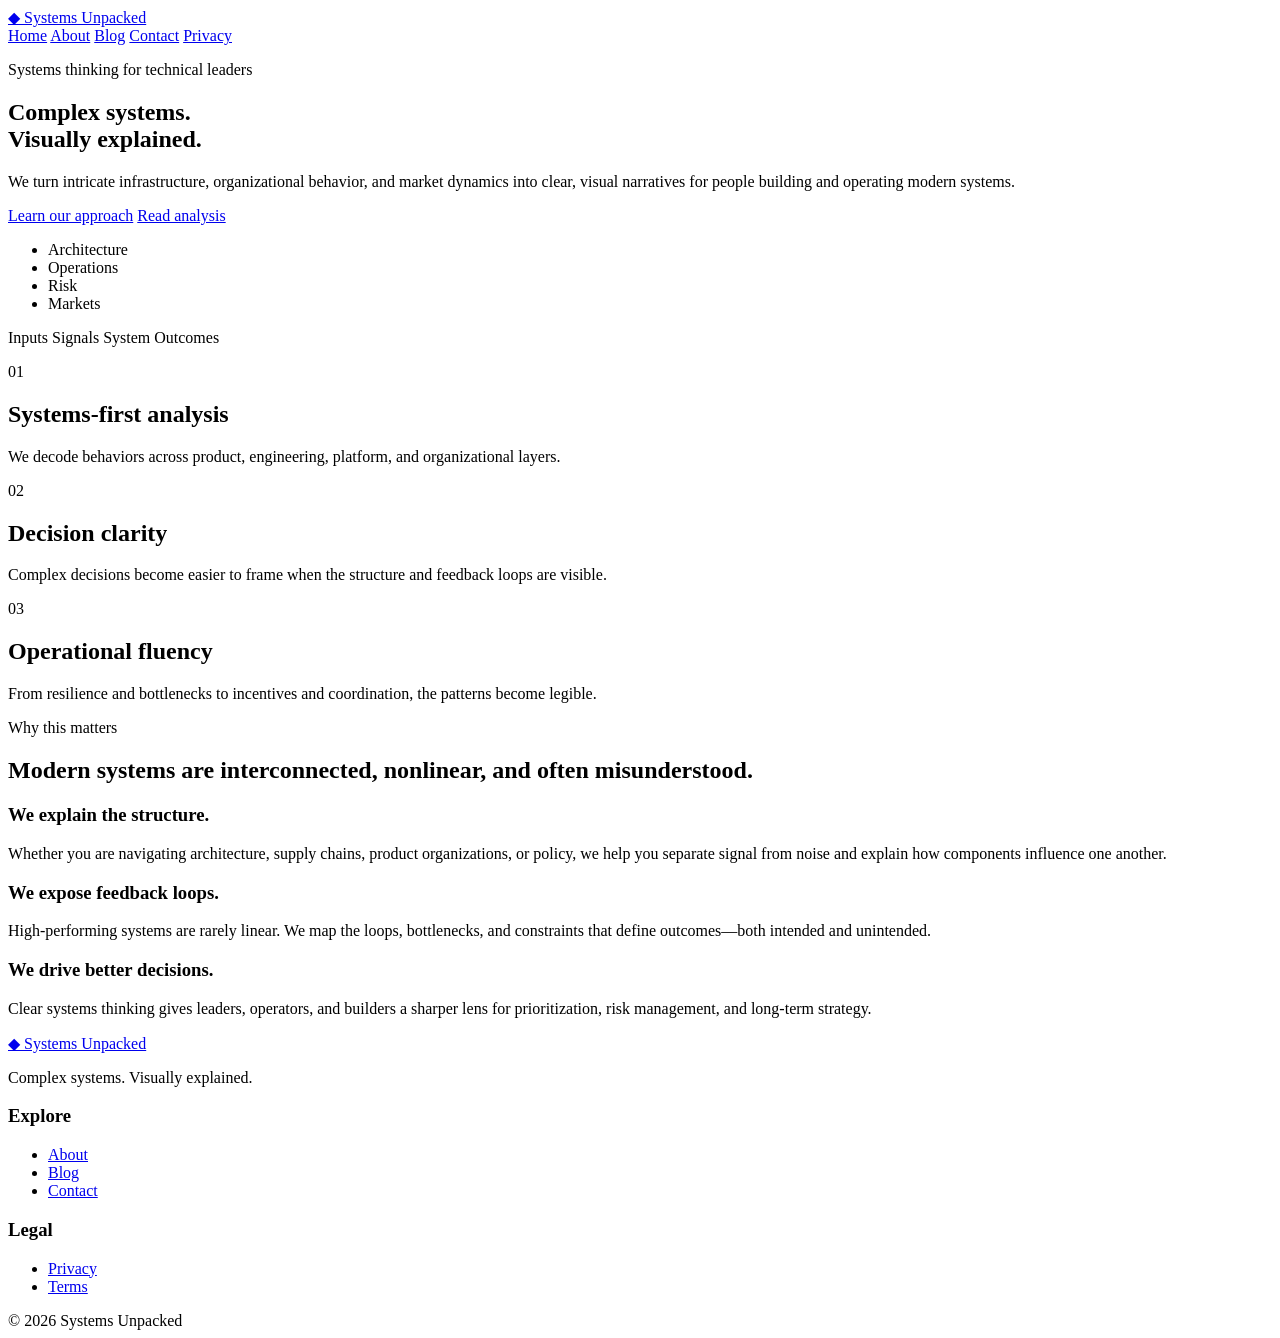
==== about/index.html @ e7a0ed91 "Refine brand direction to a dark technical aesthetic with the Systems Unpacked tagline and multipage" ====
<!DOCTYPE html>
<html lang="en">
  <head>
    <meta charset="UTF-8" />
    <meta name="viewport" content="width=device-width, initial-scale=1.0" />
    <meta name="description" content="Complex systems. Visually explained. Systems Unpacked helps technical audiences understand how modern systems work, interact, and fail." />
    <meta name="keywords" content="systems, architecture, complexity, engineering, systems thinking, technical analysis" />
    <meta name="author" content="Systems Unpacked" />
    <meta name="robots" content="index, follow" />
    <meta property="og:type" content="website" />
    <meta property="og:title" content="Systems Unpacked" />
    <meta property="og:description" content="Complex systems. Visually explained." />
    <meta property="og:url" content="https://systems-unpacked.com/" />
    <meta property="twitter:card" content="summary_large_image" />
    <meta property="twitter:title" content="Systems Unpacked" />
    <meta property="twitter:description" content="Complex systems. Visually explained." />
    <link rel="canonical" href="https://systems-unpacked.com/" />
    <title>Systems Unpacked | Complex systems. Visually explained.</title>
    <link rel="stylesheet" href="assets/styles.css" />
  </head>
  <body>
    <div class="page-shell">
      <header class="topbar">
        <nav class="nav container" aria-label="Main navigation">
          <a class="brand" href="/" aria-label="Systems Unpacked home">
            <span class="brand-mark">◆</span>
            <span>Systems Unpacked</span>
          </a>
          <div class="nav-links">
            <a href="/" class="active">Home</a>
            <a href="about/">About</a>
            <a href="blog/">Blog</a>
            <a href="contact/">Contact</a>
            <a href="privacy/">Privacy</a>
          </div>
        </nav>
      </header>

      <main>
        <section class="hero container">
          <div class="hero-copy">
            <p class="eyebrow">Systems thinking for technical leaders</p>
            <h1>Complex systems.<br />Visually explained.</h1>
            <p class="lede">
              We turn intricate infrastructure, organizational behavior, and market dynamics into clear, visual narratives for people building and operating modern systems.
            </p>
            <div class="hero-actions">
              <a class="button button-primary" href="about/">Learn our approach</a>
              <a class="button button-secondary" href="blog/">Read analysis</a>
            </div>
            <ul class="trust-list" aria-label="Key topics">
              <li>Architecture</li>
              <li>Operations</li>
              <li>Risk</li>
              <li>Markets</li>
            </ul>
          </div>

          <div class="hero-visual" aria-hidden="true">
            <div class="diagram">
              <span class="node node-a">Inputs</span>
              <span class="node node-b">Signals</span>
              <span class="node node-c">System</span>
              <span class="node node-d">Outcomes</span>
              <span class="line line-1"></span>
              <span class="line line-2"></span>
              <span class="line line-3"></span>
              <span class="line line-4"></span>
            </div>
          </div>
        </section>

        <section class="feature-band">
          <div class="container feature-grid">
            <article class="feature-card">
              <p class="feature-kicker">01</p>
              <h2>Systems-first analysis</h2>
              <p>We decode behaviors across product, engineering, platform, and organizational layers.</p>
            </article>
            <article class="feature-card">
              <p class="feature-kicker">02</p>
              <h2>Decision clarity</h2>
              <p>Complex decisions become easier to frame when the structure and feedback loops are visible.</p>
            </article>
            <article class="feature-card">
              <p class="feature-kicker">03</p>
              <h2>Operational fluency</h2>
              <p>From resilience and bottlenecks to incentives and coordination, the patterns become legible.</p>
            </article>
          </div>
        </section>

        <section class="section container">
          <div class="section-header">
            <p class="eyebrow">Why this matters</p>
            <h2>Modern systems are interconnected, nonlinear, and often misunderstood.</h2>
          </div>

          <div class="story-grid">
            <div class="story-panel">
              <h3>We explain the structure.</h3>
              <p>Whether you are navigating architecture, supply chains, product organizations, or policy, we help you separate signal from noise and explain how components influence one another.</p>
            </div>
            <div class="story-panel">
              <h3>We expose feedback loops.</h3>
              <p>High-performing systems are rarely linear. We map the loops, bottlenecks, and constraints that define outcomes—both intended and unintended.</p>
            </div>
            <div class="story-panel">
              <h3>We drive better decisions.</h3>
              <p>Clear systems thinking gives leaders, operators, and builders a sharper lens for prioritization, risk management, and long-term strategy.</p>
            </div>
          </div>
        </section>
      </main>

      <footer class="site-footer">
        <div class="container footer-grid">
          <div>
            <a class="brand footer-brand" href="/">
              <span class="brand-mark">◆</span>
              <span>Systems Unpacked</span>
            </a>
            <p class="footer-copy">Complex systems. Visually explained.</p>
          </div>
          <div>
            <h3>Explore</h3>
            <ul>
              <li><a href="about/">About</a></li>
              <li><a href="blog/">Blog</a></li>
              <li><a href="contact/">Contact</a></li>
            </ul>
          </div>
          <div>
            <h3>Legal</h3>
            <ul>
              <li><a href="privacy/">Privacy</a></li>
              <li><a href="terms/">Terms</a></li>
            </ul>
          </div>
        </div>
        <div class="container footer-bottom">
          <span>© 2026 Systems Unpacked</span>
        </div>
      </footer>
    </div>
  </body>
</html>
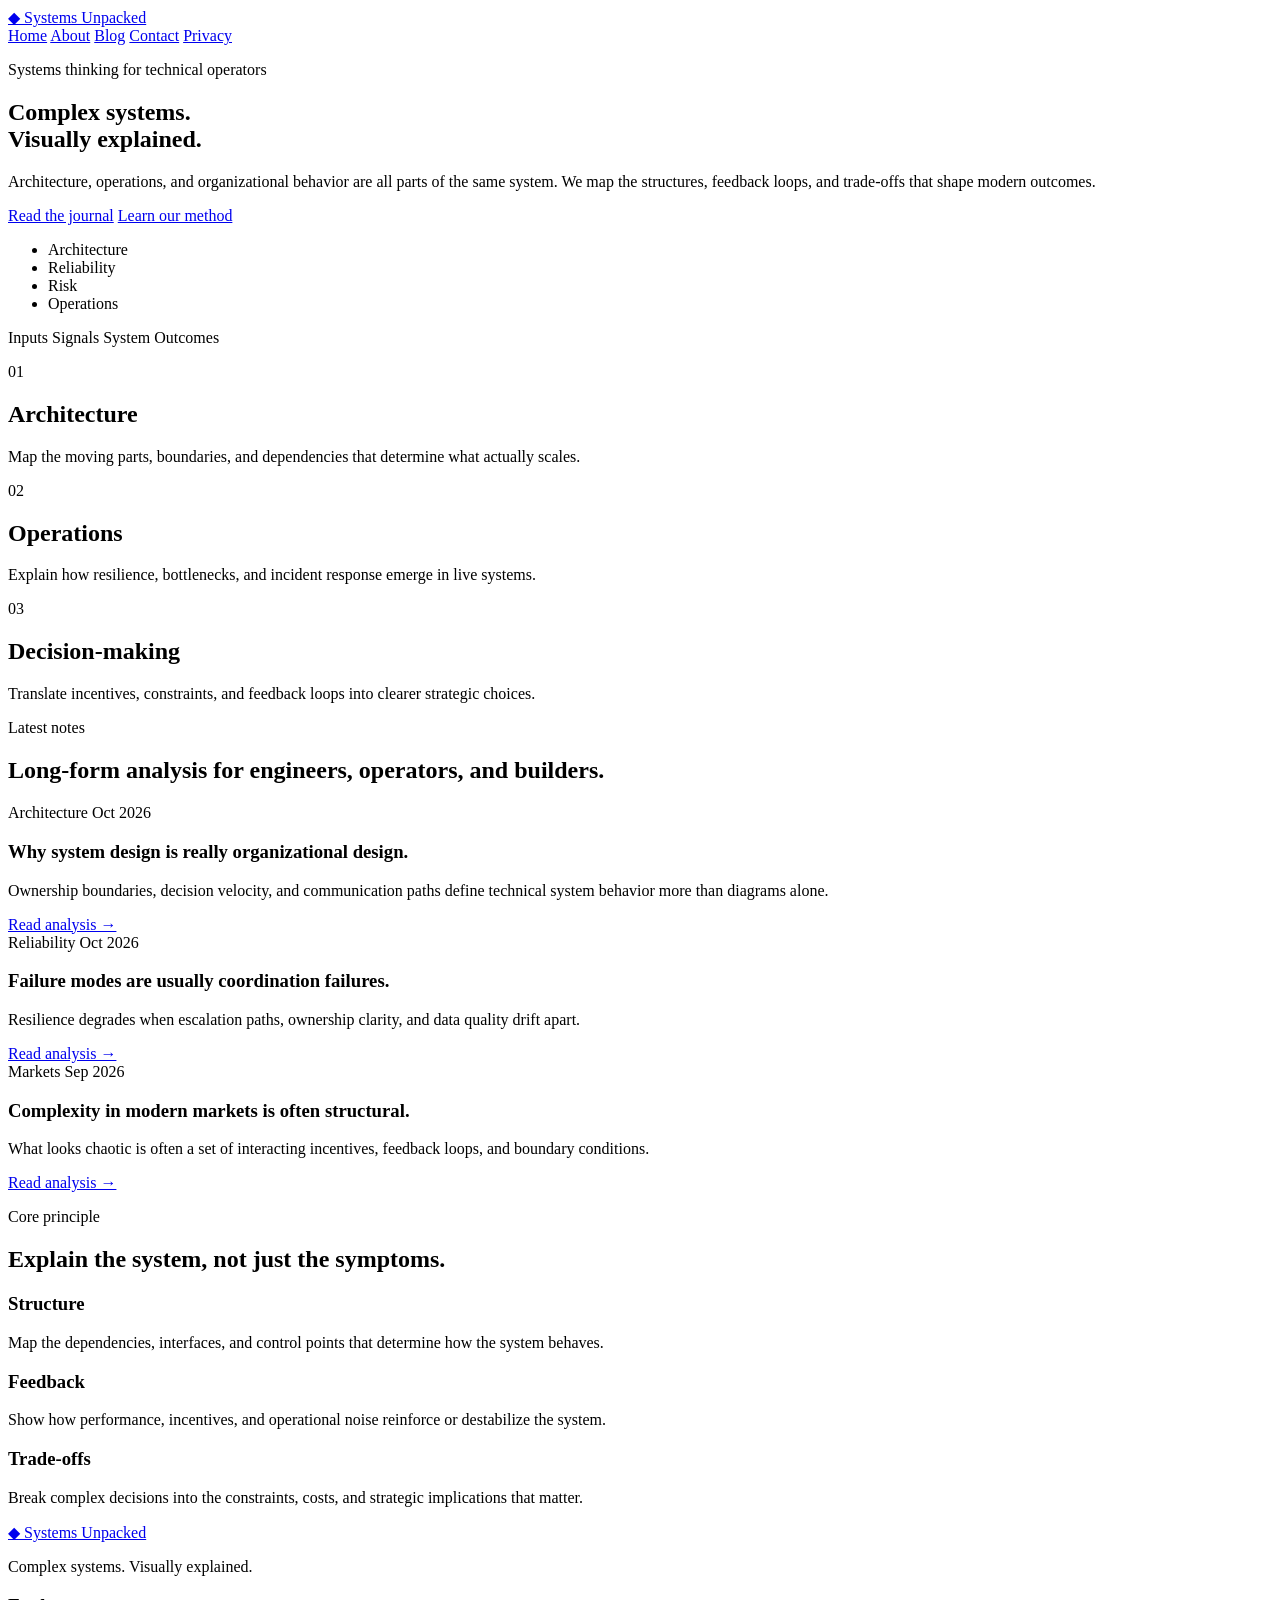
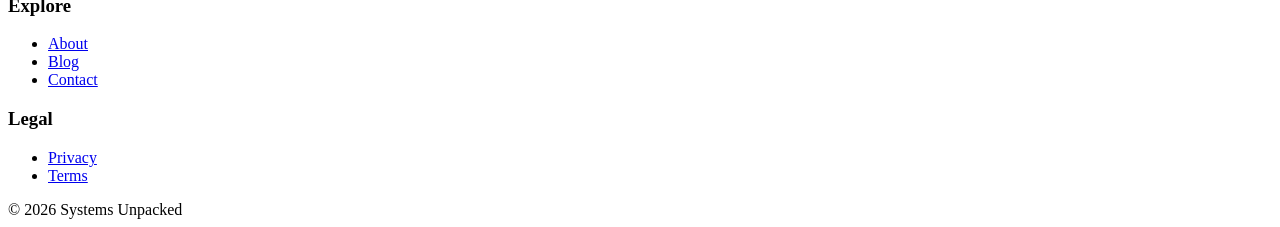
==== commit e85e9b05: "Refine Systems Unpacked toward an engineering journal aesthetic with technical visual language and l" ====
--- a/about/index.html
+++ b/about/index.html
@@ -3,17 +3,21 @@
   <head>
     <meta charset="UTF-8" />
     <meta name="viewport" content="width=device-width, initial-scale=1.0" />
-    <meta name="description" content="Complex systems. Visually explained. Systems Unpacked helps technical audiences understand how modern systems work, interact, and fail." />
-    <meta name="keywords" content="systems, architecture, complexity, engineering, systems thinking, technical analysis" />
-    <meta name="author" content="Systems Unpacked" />
-    <meta name="robots" content="index, follow" />
-    <meta property="og:type" content="website" />
+    <meta
+      name="description"
+      content="Systems Unpacked explores complex systems through architecture, engineering, operations, and decision-making. Complex systems. Visually explained."
+    />
+    <meta
+      name="keywords"
+      content="systems architecture, engineering blog, systems thinking, complex systems, architecture analysis, technical writing"
+    />
     <meta property="og:title" content="Systems Unpacked" />
     <meta property="og:description" content="Complex systems. Visually explained." />
+    <meta property="og:type" content="website" />
     <meta property="og:url" content="https://systems-unpacked.com/" />
-    <meta property="twitter:card" content="summary_large_image" />
-    <meta property="twitter:title" content="Systems Unpacked" />
-    <meta property="twitter:description" content="Complex systems. Visually explained." />
+    <meta name="twitter:card" content="summary_large_image" />
+    <meta name="twitter:title" content="Systems Unpacked" />
+    <meta name="twitter:description" content="Complex systems. Visually explained." />
     <link rel="canonical" href="https://systems-unpacked.com/" />
     <title>Systems Unpacked | Complex systems. Visually explained.</title>
     <link rel="stylesheet" href="assets/styles.css" />
@@ -39,33 +43,33 @@
       <main>
         <section class="hero container">
           <div class="hero-copy">
-            <p class="eyebrow">Systems thinking for technical leaders</p>
+            <p class="eyebrow">Systems thinking for technical operators</p>
             <h1>Complex systems.<br />Visually explained.</h1>
             <p class="lede">
-              We turn intricate infrastructure, organizational behavior, and market dynamics into clear, visual narratives for people building and operating modern systems.
+              Architecture, operations, and organizational behavior are all parts of the same system. We map the structures, feedback loops, and trade-offs that shape modern outcomes.
             </p>
             <div class="hero-actions">
-              <a class="button button-primary" href="about/">Learn our approach</a>
-              <a class="button button-secondary" href="blog/">Read analysis</a>
+              <a class="button button-primary" href="blog/">Read the journal</a>
+              <a class="button button-secondary" href="about/">Learn our method</a>
             </div>
-            <ul class="trust-list" aria-label="Key topics">
+            <ul class="signal-list" aria-label="Topic list">
               <li>Architecture</li>
+              <li>Reliability</li>
+              <li>Risk</li>
               <li>Operations</li>
-              <li>Risk</li>
-              <li>Markets</li>
             </ul>
           </div>
 
           <div class="hero-visual" aria-hidden="true">
-            <div class="diagram">
-              <span class="node node-a">Inputs</span>
-              <span class="node node-b">Signals</span>
-              <span class="node node-c">System</span>
-              <span class="node node-d">Outcomes</span>
-              <span class="line line-1"></span>
-              <span class="line line-2"></span>
-              <span class="line line-3"></span>
-              <span class="line line-4"></span>
+            <div class="system-diagram">
+              <span class="node node-one">Inputs</span>
+              <span class="node node-two">Signals</span>
+              <span class="node node-core">System</span>
+              <span class="node node-four">Outcomes</span>
+              <span class="trace trace-one"></span>
+              <span class="trace trace-two"></span>
+              <span class="trace trace-three"></span>
+              <span class="trace trace-four"></span>
             </div>
           </div>
         </section>
@@ -74,40 +78,81 @@
           <div class="container feature-grid">
             <article class="feature-card">
               <p class="feature-kicker">01</p>
-              <h2>Systems-first analysis</h2>
-              <p>We decode behaviors across product, engineering, platform, and organizational layers.</p>
+              <h2>Architecture</h2>
+              <p>Map the moving parts, boundaries, and dependencies that determine what actually scales.</p>
             </article>
             <article class="feature-card">
               <p class="feature-kicker">02</p>
-              <h2>Decision clarity</h2>
-              <p>Complex decisions become easier to frame when the structure and feedback loops are visible.</p>
+              <h2>Operations</h2>
+              <p>Explain how resilience, bottlenecks, and incident response emerge in live systems.</p>
             </article>
             <article class="feature-card">
               <p class="feature-kicker">03</p>
-              <h2>Operational fluency</h2>
-              <p>From resilience and bottlenecks to incentives and coordination, the patterns become legible.</p>
+              <h2>Decision-making</h2>
+              <p>Translate incentives, constraints, and feedback loops into clearer strategic choices.</p>
             </article>
           </div>
         </section>
 
         <section class="section container">
           <div class="section-header">
-            <p class="eyebrow">Why this matters</p>
-            <h2>Modern systems are interconnected, nonlinear, and often misunderstood.</h2>
+            <p class="eyebrow">Latest notes</p>
+            <h2>Long-form analysis for engineers, operators, and builders.</h2>
           </div>
 
-          <div class="story-grid">
-            <div class="story-panel">
-              <h3>We explain the structure.</h3>
-              <p>Whether you are navigating architecture, supply chains, product organizations, or policy, we help you separate signal from noise and explain how components influence one another.</p>
+          <div class="posts-grid">
+            <article class="post-card post-featured">
+              <div class="meta-row">
+                <span class="meta-tag">Architecture</span>
+                <span class="meta-date">Oct 2026</span>
+              </div>
+              <h3>Why system design is really organizational design.</h3>
+              <p>
+                Ownership boundaries, decision velocity, and communication paths define technical system behavior more than diagrams alone.
+              </p>
+              <a href="blog/">Read analysis →</a>
+            </article>
+
+            <article class="post-card">
+              <div class="meta-row">
+                <span class="meta-tag">Reliability</span>
+                <span class="meta-date">Oct 2026</span>
+              </div>
+              <h3>Failure modes are usually coordination failures.</h3>
+              <p>Resilience degrades when escalation paths, ownership clarity, and data quality drift apart.</p>
+              <a href="blog/">Read analysis →</a>
+            </article>
+
+            <article class="post-card">
+              <div class="meta-row">
+                <span class="meta-tag">Markets</span>
+                <span class="meta-date">Sep 2026</span>
+              </div>
+              <h3>Complexity in modern markets is often structural.</h3>
+              <p>What looks chaotic is often a set of interacting incentives, feedback loops, and boundary conditions.</p>
+              <a href="blog/">Read analysis →</a>
+            </article>
+          </div>
+        </section>
+
+        <section class="section container principle-section">
+          <div class="section-header narrow">
+            <p class="eyebrow">Core principle</p>
+            <h2>Explain the system, not just the symptoms.</h2>
+          </div>
+
+          <div class="principles-grid">
+            <div class="principle-card">
+              <h3>Structure</h3>
+              <p>Map the dependencies, interfaces, and control points that determine how the system behaves.</p>
             </div>
-            <div class="story-panel">
-              <h3>We expose feedback loops.</h3>
-              <p>High-performing systems are rarely linear. We map the loops, bottlenecks, and constraints that define outcomes—both intended and unintended.</p>
+            <div class="principle-card">
+              <h3>Feedback</h3>
+              <p>Show how performance, incentives, and operational noise reinforce or destabilize the system.</p>
             </div>
-            <div class="story-panel">
-              <h3>We drive better decisions.</h3>
-              <p>Clear systems thinking gives leaders, operators, and builders a sharper lens for prioritization, risk management, and long-term strategy.</p>
+            <div class="principle-card">
+              <h3>Trade-offs</h3>
+              <p>Break complex decisions into the constraints, costs, and strategic implications that matter.</p>
             </div>
           </div>
         </section>
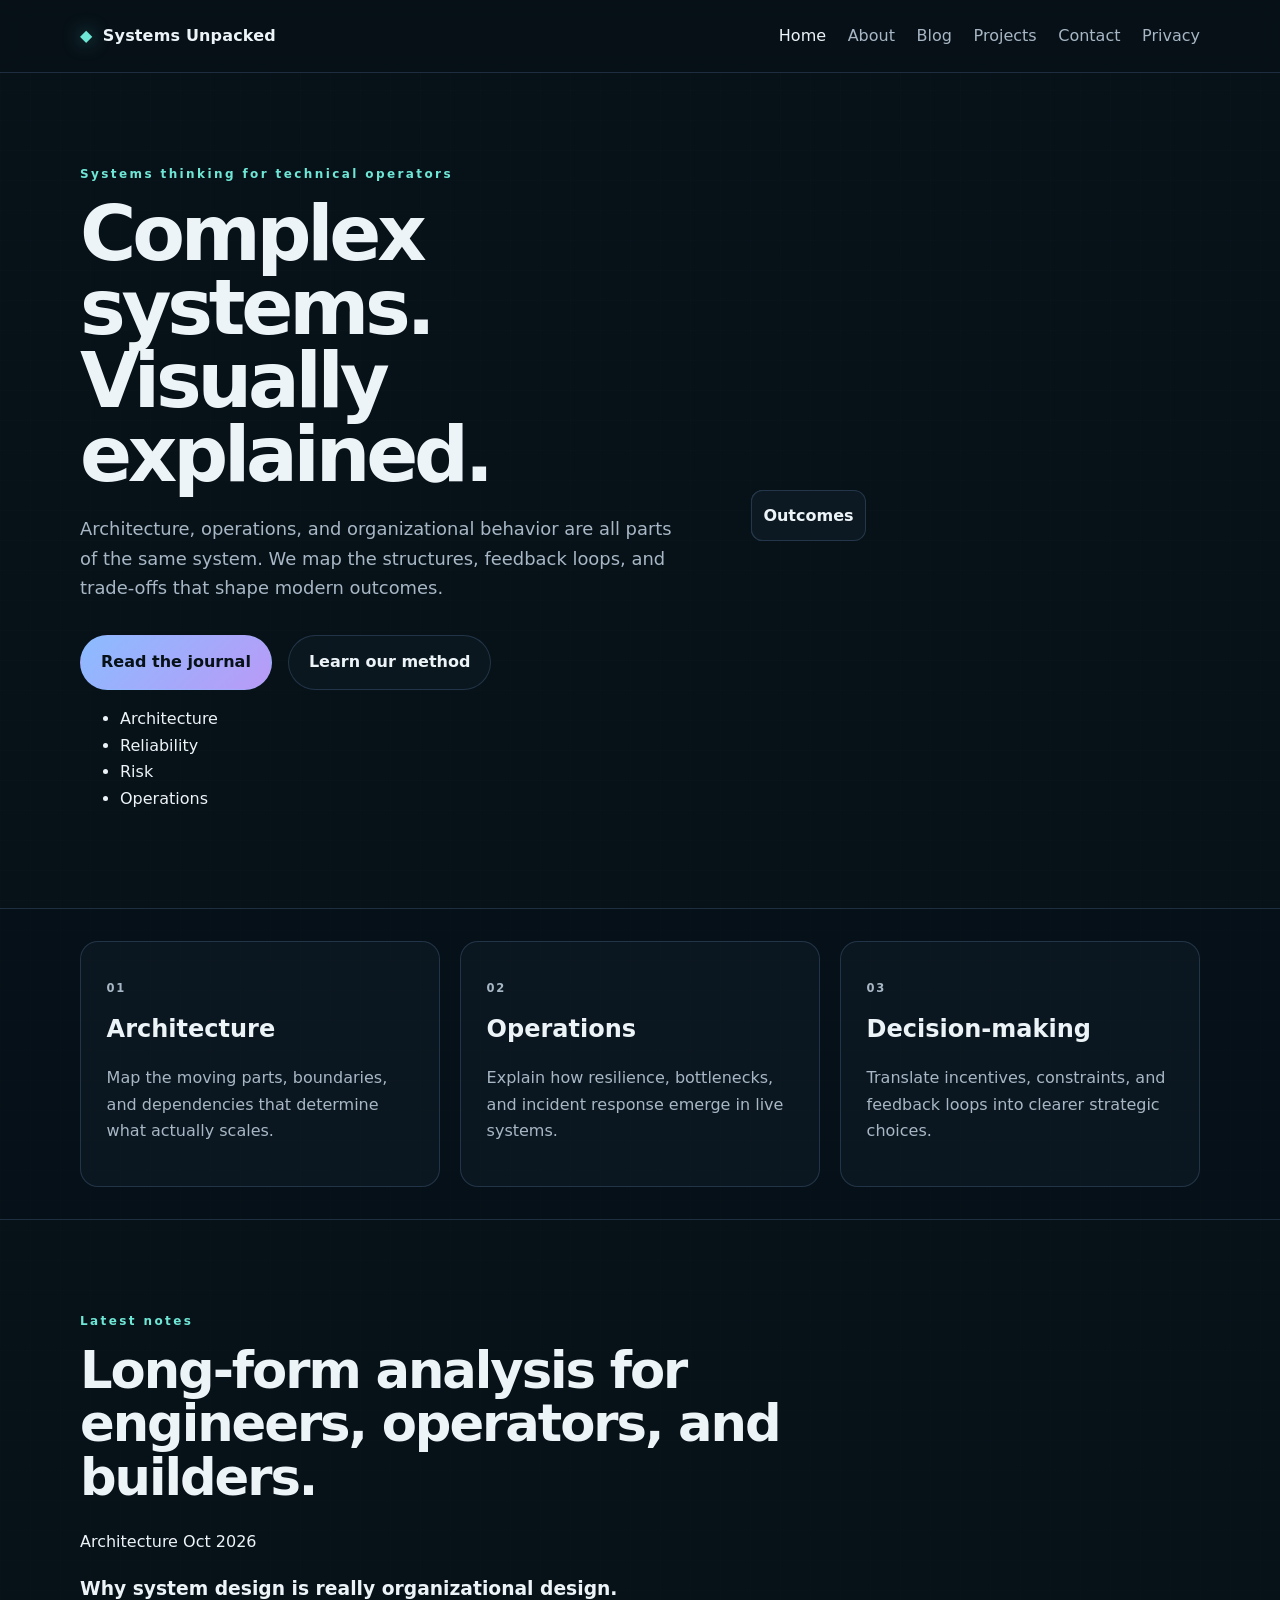
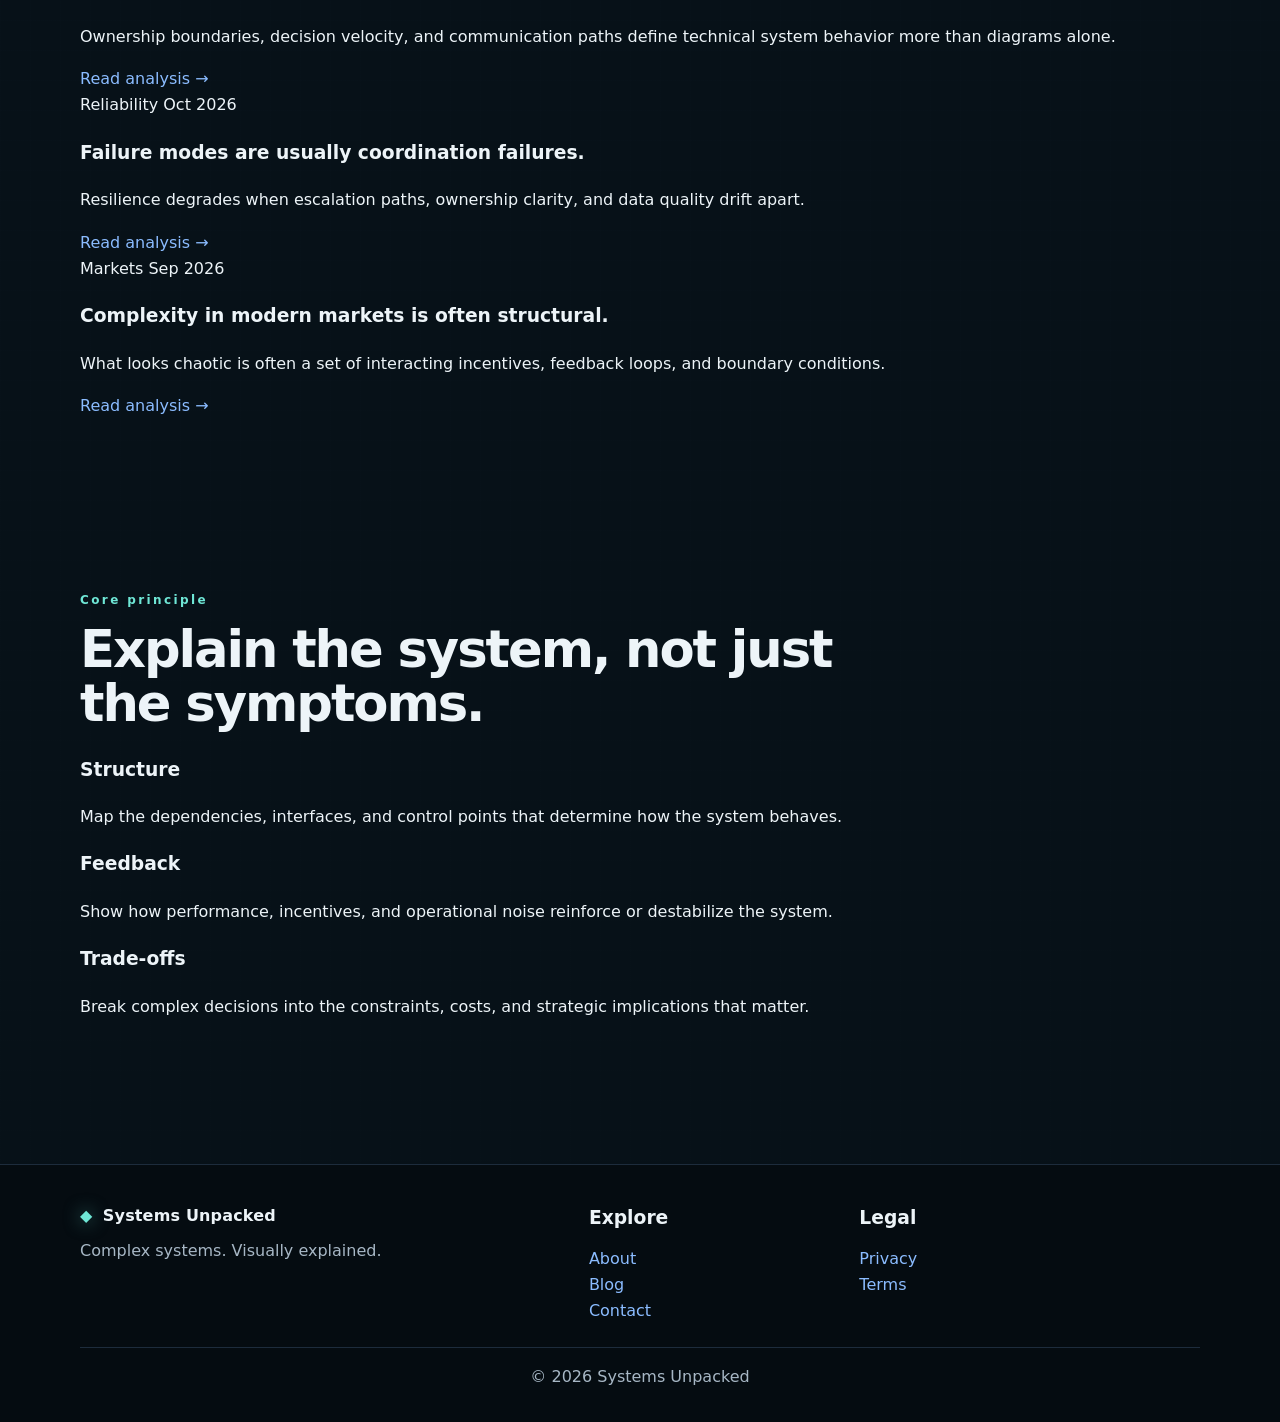
==== commit 3ca2c25e: "Fix about page to use site-wide stylesheet and consistent nav/footer (absolute paths)" ====
--- a/about/index.html
+++ b/about/index.html
@@ -20,7 +20,7 @@
     <meta name="twitter:description" content="Complex systems. Visually explained." />
     <link rel="canonical" href="https://systems-unpacked.com/" />
     <title>Systems Unpacked | Complex systems. Visually explained.</title>
-    <link rel="stylesheet" href="assets/styles.css" />
+    <link rel="stylesheet" href="/assets/styles.css" />
   </head>
   <body>
     <div class="page-shell">
@@ -32,10 +32,11 @@
           </a>
           <div class="nav-links">
             <a href="/" class="active">Home</a>
-            <a href="about/">About</a>
-            <a href="blog/">Blog</a>
-            <a href="contact/">Contact</a>
-            <a href="privacy/">Privacy</a>
+            <a href="/about/">About</a>
+            <a href="/blog/">Blog</a>
+            <a href="/projects/">Projects</a>
+            <a href="/contact/">Contact</a>
+            <a href="/privacy/">Privacy</a>
           </div>
         </nav>
       </header>
@@ -49,8 +50,8 @@
               Architecture, operations, and organizational behavior are all parts of the same system. We map the structures, feedback loops, and trade-offs that shape modern outcomes.
             </p>
             <div class="hero-actions">
-              <a class="button button-primary" href="blog/">Read the journal</a>
-              <a class="button button-secondary" href="about/">Learn our method</a>
+              <a class="button button-primary" href="/blog/">Read the journal</a>
+              <a class="button button-secondary" href="/about/">Learn our method</a>
             </div>
             <ul class="signal-list" aria-label="Topic list">
               <li>Architecture</li>
@@ -110,7 +111,7 @@
               <p>
                 Ownership boundaries, decision velocity, and communication paths define technical system behavior more than diagrams alone.
               </p>
-              <a href="blog/">Read analysis →</a>
+              <a href="/blog/">Read analysis →</a>
             </article>
 
             <article class="post-card">
@@ -120,7 +121,7 @@
               </div>
               <h3>Failure modes are usually coordination failures.</h3>
               <p>Resilience degrades when escalation paths, ownership clarity, and data quality drift apart.</p>
-              <a href="blog/">Read analysis →</a>
+              <a href="/blog/">Read analysis →</a>
             </article>
 
             <article class="post-card">
@@ -130,7 +131,7 @@
               </div>
               <h3>Complexity in modern markets is often structural.</h3>
               <p>What looks chaotic is often a set of interacting incentives, feedback loops, and boundary conditions.</p>
-              <a href="blog/">Read analysis →</a>
+              <a href="/blog/">Read analysis →</a>
             </article>
           </div>
         </section>
@@ -170,16 +171,16 @@
           <div>
             <h3>Explore</h3>
             <ul>
-              <li><a href="about/">About</a></li>
-              <li><a href="blog/">Blog</a></li>
-              <li><a href="contact/">Contact</a></li>
+              <li><a href="/about/">About</a></li>
+              <li><a href="/blog/">Blog</a></li>
+              <li><a href="/contact/">Contact</a></li>
             </ul>
           </div>
           <div>
             <h3>Legal</h3>
             <ul>
-              <li><a href="privacy/">Privacy</a></li>
-              <li><a href="terms/">Terms</a></li>
+              <li><a href="/privacy/">Privacy</a></li>
+              <li><a href="/terms/">Terms</a></li>
             </ul>
           </div>
         </div>
--- a/assets/styles.css
+++ b/assets/styles.css
@@ -0,0 +1,8 @@
+:root{--bg:#071118;--panel:#0d1922;--text:#edf4f8;--muted:#a7b7c5;--line:rgba(139,188,255,.18);--blue:#8bbcff;--mint:#6fe7d6;--violet:#b99af7}
+*{box-sizing:border-box}html{scroll-behavior:smooth}body{margin:0;color:var(--text);font-family:Inter,ui-sans-serif,system-ui,-apple-system,BlinkMacSystemFont,"Segoe UI",sans-serif;line-height:1.65;background:linear-gradient(rgba(7,17,24,.88),rgba(7,17,24,.97)),linear-gradient(90deg,rgba(139,188,255,.07) 1px,transparent 1px),linear-gradient(rgba(139,188,255,.07) 1px,transparent 1px),var(--bg);background-size:auto,30px 30px,30px 30px,auto}
+a{color:var(--blue);text-decoration:none}a:hover{color:var(--mint)}.container{width:min(1120px,calc(100% - 2rem));margin:auto}.topbar{position:sticky;top:0;z-index:10;background:rgba(7,17,24,.86);backdrop-filter:blur(12px);border-bottom:1px solid var(--line)}.nav{min-height:72px;display:flex;align-items:center;justify-content:space-between;gap:1rem}.brand{display:flex;align-items:center;gap:.65rem;color:var(--text);font-weight:800;letter-spacing:.01em}.brand-mark{color:var(--mint);text-shadow:0 0 18px rgba(111,231,214,.55)}.nav-links{display:flex;gap:1.35rem}.nav-links a{color:var(--muted)}.nav-links a.active,.nav-links a:hover{color:var(--text)}
+.hero{min-height:680px;padding:5rem 0;display:grid;grid-template-columns:1.15fr .85fr;gap:4rem;align-items:center}.eyebrow{color:var(--mint);font-size:.75rem;letter-spacing:.2em;font-weight:800}.hero h1{font-size:clamp(3rem,6vw,5.4rem);line-height:.96;letter-spacing:-.055em;margin:.6rem 0 1.4rem}.hero h1 span{color:var(--blue)}.lede{font-size:1.12rem;color:var(--muted);max-width:680px}.centered{margin-left:auto;margin-right:auto}.hero-actions{display:flex;gap:1rem;flex-wrap:wrap;margin-top:2rem}.button{padding:.85rem 1.25rem;border:1px solid var(--line);border-radius:999px;font-weight:800}.button-primary{background:linear-gradient(135deg,var(--blue),var(--violet));color:#071118}.button-secondary{background:rgba(13,25,34,.8);color:var(--text)}
+.diagram{position:relative;aspect-ratio:1;border:1px solid var(--line);border-radius:24px;background:radial-gradient(circle,rgba(111,231,214,.1),transparent 65%);box-shadow:0 30px 80px rgba(0,0,0,.35)}.node{position:absolute;min-width:100px;padding:.7rem;border:1px solid var(--line);border-radius:12px;background:#0d1922;text-align:center;font-weight:700}.node-a{top:16%;left:8%}.node-b{top:16%;right:8%}.node-c{top:47%;left:50%;transform:translate(-50%,-50%);border-color:rgba(111,231,214,.45)}.node-d{bottom:13%;left:50%;transform:translateX(-50%)}.line{position:absolute;background:var(--mint);opacity:.5}.line-1{height:1px;width:28%;left:25%;top:30%;transform:rotate(28deg)}.line-2{height:1px;width:28%;right:25%;top:30%;transform:rotate(-28deg)}.line-3{width:1px;height:20%;left:50%;top:31%}.line-4{width:1px;height:20%;left:50%;bottom:25%}
+.feature-band{border-block:1px solid var(--line);background:rgba(7,17,24,.5)}.feature-grid{display:grid;grid-template-columns:repeat(3,1fr);gap:1.25rem;padding:2rem 0}.feature-card,.content-panel{border:1px solid var(--line);background:rgba(13,25,34,.86);border-radius:18px;padding:1.6rem}.feature-kicker{color:var(--mint);font-size:.72rem;letter-spacing:.15em;font-weight:800}.feature-card h2{margin:.4rem 0}.feature-card p,.content-panel p,.content-panel li{color:var(--muted)}.section{padding:5rem 0}.section-header{max-width:760px;margin-bottom:1.5rem}.section-header h2,.page-header h1{font-size:clamp(2.3rem,4vw,3.7rem);line-height:1.05;letter-spacing:-.04em;margin:.5rem 0}.page-header{text-align:center;padding:4.5rem 0 1rem}.legal{max-width:860px}.content-panel h2{margin-top:2.1rem}.content-panel h2:first-child{margin-top:0}.content-panel strong{color:var(--text)}
+.site-footer{border-top:1px solid var(--line);background:rgba(5,12,17,.92);margin-top:3rem}.footer-grid{display:grid;grid-template-columns:1.4fr .7fr 1fr;gap:2rem;padding:2.4rem 0 1.4rem}.site-footer h3{margin:0 0 .7rem}.site-footer ul{list-style:none;padding:0;margin:0}.footer-copy{color:var(--muted);margin:.5rem 0}.footer-bottom{border-top:1px solid var(--line);padding:1rem 0 2rem;color:var(--muted);text-align:center}
+@media(max-width:800px){.hero,.feature-grid,.footer-grid{grid-template-columns:1fr}.hero{min-height:auto;gap:2rem}.diagram{max-width:440px;width:100%;margin:auto}.nav{flex-direction:column;padding:.8rem 0}.nav-links{flex-wrap:wrap;justify-content:center}.footer-grid{gap:1rem}}@media(max-width:520px){.hero h1{font-size:3rem}.button{width:100%;text-align:center}.node{min-width:84px;font-size:.85rem}}@media(prefers-reduced-motion:reduce){*{scroll-behavior:auto!important;transition:none!important}}
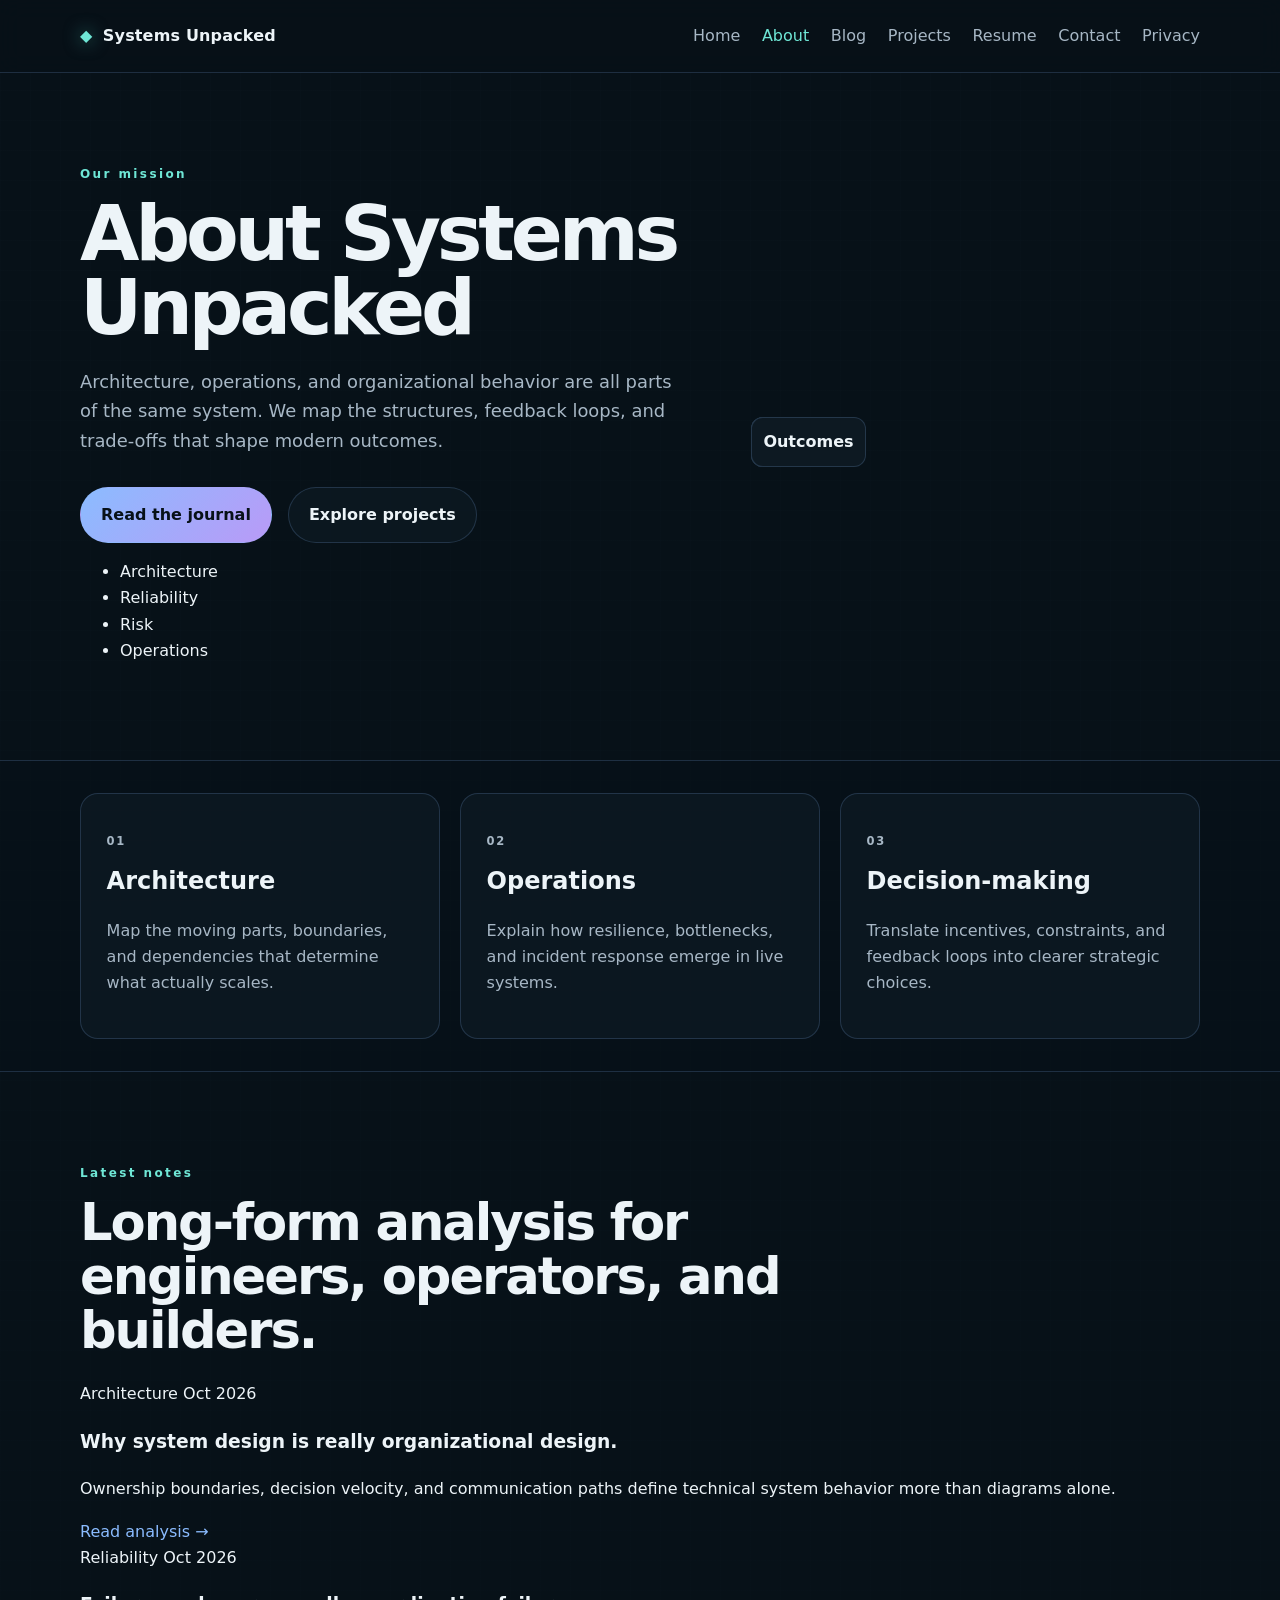
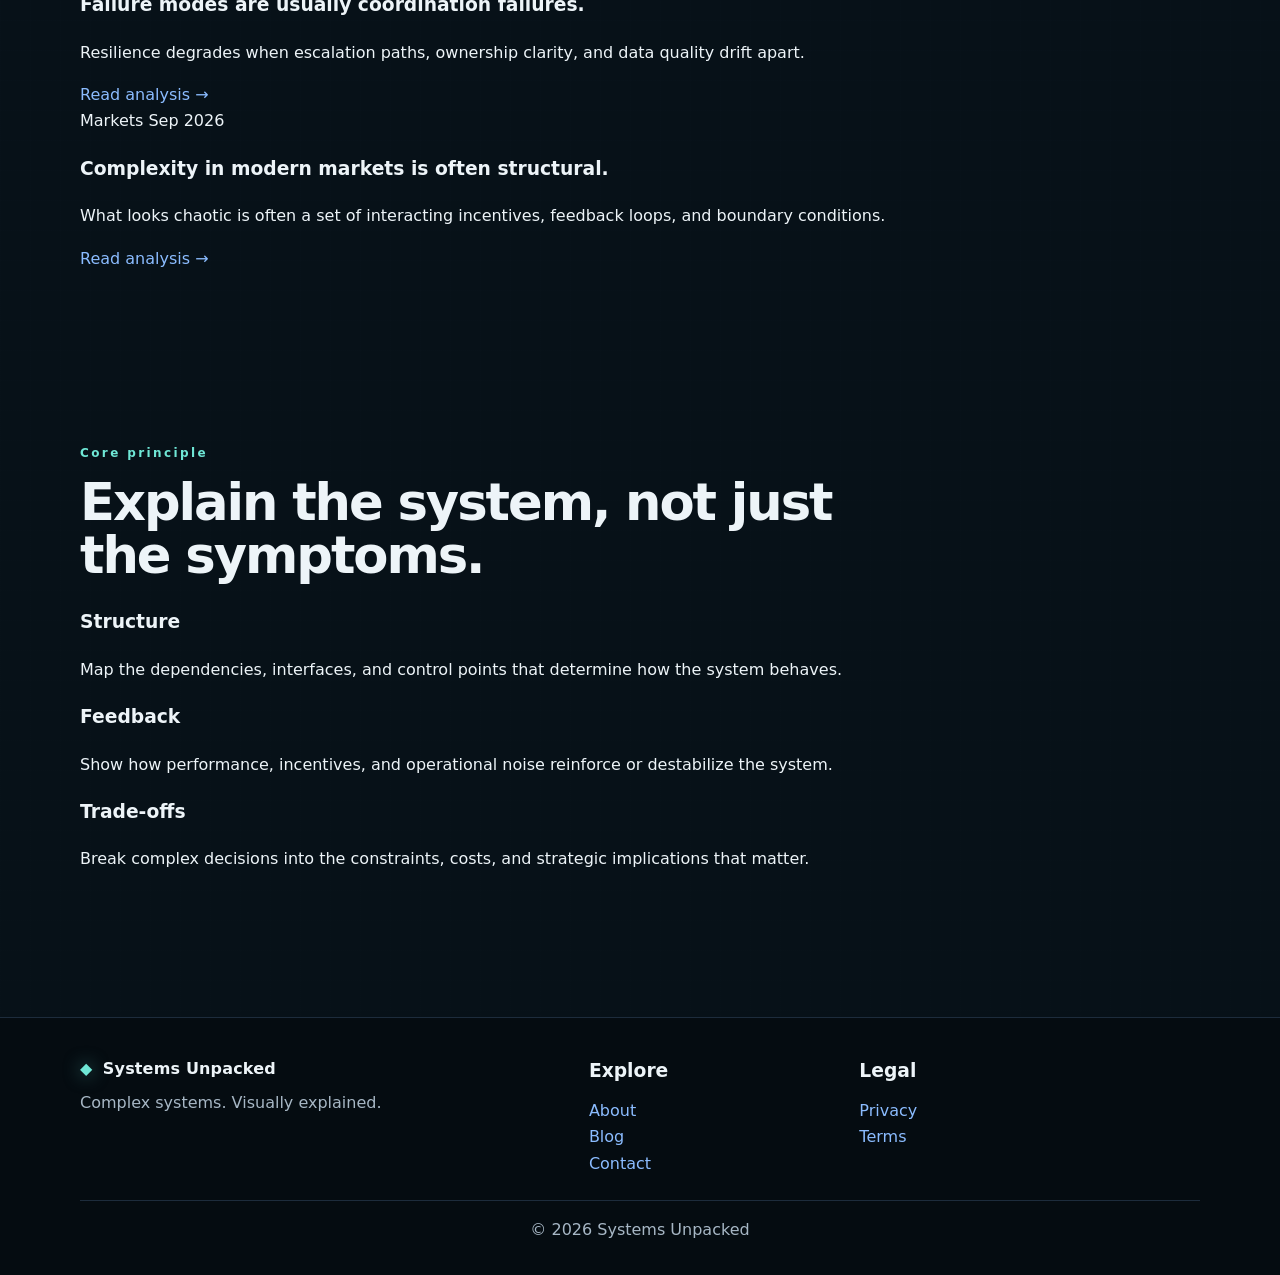
==== commit b91f60fa: "Repair page identity, navigation, editorial copy, project links, and resume fallback" ====
--- a/about/index.html
+++ b/about/index.html
@@ -14,12 +14,12 @@
     <meta property="og:title" content="Systems Unpacked" />
     <meta property="og:description" content="Complex systems. Visually explained." />
     <meta property="og:type" content="website" />
-    <meta property="og:url" content="https://systems-unpacked.com/" />
+    <meta property="og:url" content="https://systems-unpacked.com/about/" />
     <meta name="twitter:card" content="summary_large_image" />
     <meta name="twitter:title" content="Systems Unpacked" />
     <meta name="twitter:description" content="Complex systems. Visually explained." />
-    <link rel="canonical" href="https://systems-unpacked.com/" />
-    <title>Systems Unpacked | Complex systems. Visually explained.</title>
+    <link rel="canonical" href="https://systems-unpacked.com/about/" />
+    <title>About | Systems Unpacked</title>
     <link rel="stylesheet" href="/assets/styles.css" />
   </head>
   <body>
@@ -30,28 +30,21 @@
             <span class="brand-mark">◆</span>
             <span>Systems Unpacked</span>
           </a>
-          <div class="nav-links">
-            <a href="/" class="active">Home</a>
-            <a href="/about/">About</a>
-            <a href="/blog/">Blog</a>
-            <a href="/projects/">Projects</a>
-            <a href="/contact/">Contact</a>
-            <a href="/privacy/">Privacy</a>
-          </div>
+          <div class="nav-links"><a href="/">Home</a><a href="/about/" class="active" aria-current="page">About</a><a href="/blog/">Blog</a><a href="/projects/">Projects</a><a href="/resume/">Resume</a><a href="/contact/">Contact</a><a href="/privacy/">Privacy</a></div>
         </nav>
       </header>
 
       <main>
         <section class="hero container">
           <div class="hero-copy">
-            <p class="eyebrow">Systems thinking for technical operators</p>
-            <h1>Complex systems.<br />Visually explained.</h1>
+            <p class="eyebrow">Our mission</p>
+            <h1>About Systems Unpacked</h1>
             <p class="lede">
               Architecture, operations, and organizational behavior are all parts of the same system. We map the structures, feedback loops, and trade-offs that shape modern outcomes.
             </p>
             <div class="hero-actions">
               <a class="button button-primary" href="/blog/">Read the journal</a>
-              <a class="button button-secondary" href="/about/">Learn our method</a>
+              <a class="button button-secondary" href="/projects/">Explore projects</a>
             </div>
             <ul class="signal-list" aria-label="Topic list">
               <li>Architecture</li>
--- a/assets/styles.css
+++ b/assets/styles.css
@@ -5,4 +5,68 @@
 .diagram{position:relative;aspect-ratio:1;border:1px solid var(--line);border-radius:24px;background:radial-gradient(circle,rgba(111,231,214,.1),transparent 65%);box-shadow:0 30px 80px rgba(0,0,0,.35)}.node{position:absolute;min-width:100px;padding:.7rem;border:1px solid var(--line);border-radius:12px;background:#0d1922;text-align:center;font-weight:700}.node-a{top:16%;left:8%}.node-b{top:16%;right:8%}.node-c{top:47%;left:50%;transform:translate(-50%,-50%);border-color:rgba(111,231,214,.45)}.node-d{bottom:13%;left:50%;transform:translateX(-50%)}.line{position:absolute;background:var(--mint);opacity:.5}.line-1{height:1px;width:28%;left:25%;top:30%;transform:rotate(28deg)}.line-2{height:1px;width:28%;right:25%;top:30%;transform:rotate(-28deg)}.line-3{width:1px;height:20%;left:50%;top:31%}.line-4{width:1px;height:20%;left:50%;bottom:25%}
 .feature-band{border-block:1px solid var(--line);background:rgba(7,17,24,.5)}.feature-grid{display:grid;grid-template-columns:repeat(3,1fr);gap:1.25rem;padding:2rem 0}.feature-card,.content-panel{border:1px solid var(--line);background:rgba(13,25,34,.86);border-radius:18px;padding:1.6rem}.feature-kicker{color:var(--mint);font-size:.72rem;letter-spacing:.15em;font-weight:800}.feature-card h2{margin:.4rem 0}.feature-card p,.content-panel p,.content-panel li{color:var(--muted)}.section{padding:5rem 0}.section-header{max-width:760px;margin-bottom:1.5rem}.section-header h2,.page-header h1{font-size:clamp(2.3rem,4vw,3.7rem);line-height:1.05;letter-spacing:-.04em;margin:.5rem 0}.page-header{text-align:center;padding:4.5rem 0 1rem}.legal{max-width:860px}.content-panel h2{margin-top:2.1rem}.content-panel h2:first-child{margin-top:0}.content-panel strong{color:var(--text)}
 .site-footer{border-top:1px solid var(--line);background:rgba(5,12,17,.92);margin-top:3rem}.footer-grid{display:grid;grid-template-columns:1.4fr .7fr 1fr;gap:2rem;padding:2.4rem 0 1.4rem}.site-footer h3{margin:0 0 .7rem}.site-footer ul{list-style:none;padding:0;margin:0}.footer-copy{color:var(--muted);margin:.5rem 0}.footer-bottom{border-top:1px solid var(--line);padding:1rem 0 2rem;color:var(--muted);text-align:center}
-@media(max-width:800px){.hero,.feature-grid,.footer-grid{grid-template-columns:1fr}.hero{min-height:auto;gap:2rem}.diagram{max-width:440px;width:100%;margin:auto}.nav{flex-direction:column;padding:.8rem 0}.nav-links{flex-wrap:wrap;justify-content:center}.footer-grid{gap:1rem}}@media(max-width:520px){.hero h1{font-size:3rem}.button{width:100%;text-align:center}.node{min-width:84px;font-size:.85rem}}@media(prefers-reduced-motion:reduce){*{scroll-behavior:auto!important;transition:none!important}}+@media(max-width:800px){.hero,.feature-grid,.footer-grid{grid-template-columns:1fr}.hero{min-height:auto;gap:2rem}.diagram{max-width:440px;width:100%;margin:auto}.nav{flex-direction:column;padding:.8rem 0}.nav-links{flex-wrap:wrap;justify-content:center}.footer-grid{gap:1rem}}@media(max-width:520px){.hero h1{font-size:3rem}.button{width:100%;text-align:center}.node{min-width:84px;font-size:.85rem}}@media(prefers-reduced-motion:reduce){*{scroll-behavior:auto!important;transition:none!important}}
+
+/* Shared Projects topic navigation */
+.project-tabs{display:flex;gap:.75rem;overflow-x:auto;padding:.25rem .1rem 1rem;scrollbar-width:thin}
+.project-tabs button{flex:1 0 220px;min-height:64px;border:1px solid var(--line);border-radius:14px;background:var(--panel);color:var(--muted);padding:.85rem 1rem;text-align:center;font:inherit;font-weight:700;line-height:1.35;cursor:pointer;transition:border-color .15s,background .15s,color .15s}
+.project-tabs button:hover,.project-tabs button:focus-visible{border-color:var(--mint);color:var(--text)}
+.project-tabs button[aria-selected="true"]{border-color:var(--mint);background:rgba(111,231,214,.12);color:var(--text)}
+.project-tabs button:focus-visible{outline:2px solid var(--blue);outline-offset:2px}
+.project-frame{border:1px solid var(--line);border-radius:20px;background:rgba(13,25,34,.65);padding:clamp(1rem,3vw,2rem);min-height:340px}
+.project-frame [hidden]{display:none!important}
+.project-frame h2{margin:0 0 1.5rem;font-size:clamp(1.5rem,3vw,2.25rem)}
+.project-frame .posts-grid{display:grid;grid-template-columns:repeat(auto-fit,minmax(min(100%,280px),1fr));gap:1rem;margin-top:1.5rem}
+.project-frame .post-card,.project-detail{border:1px solid var(--line);border-radius:16px;background:rgba(7,17,24,.7);padding:1.5rem}
+.project-frame .post-card h3{margin-top:0}
+.project-frame .post-card p,.project-detail p,.project-detail li{color:var(--muted)}
+.project-detail li{margin-bottom:.7rem}
+.project-detail strong{color:var(--text)}
+@media(max-width:600px){.project-tabs button{flex-basis:80%;min-height:60px}.project-frame{padding:1rem}}
+
+
+/* Projects editorial redesign */
+.page-header:has(.project-heading-accent){padding:4.5rem 0 1.4rem}
+.project-heading-accent{background:linear-gradient(110deg,var(--mint),var(--blue) 60%,var(--violet));background-clip:text;-webkit-background-clip:text;color:transparent}
+.project-header-description{color:var(--muted);max-width:640px;margin:1rem auto 0;font-size:1.05rem}
+.page-header:has(.project-heading-accent)+.section{padding-top:1.8rem}
+.project-tabs{gap:1rem;padding:.5rem .2rem 1.5rem;align-items:stretch}
+.project-tabs button{position:relative;isolation:isolate;display:flex;flex-direction:column;align-items:flex-start;text-align:left;gap:.55rem;min-height:185px;flex:1 0 260px;padding:1.35rem 1.45rem 1.4rem;border-radius:20px;overflow:hidden;background:linear-gradient(145deg,rgba(23,39,54,.95),rgba(10,21,31,.98));border:1px solid rgba(139,188,255,.22);box-shadow:0 12px 34px rgba(0,0,0,.15);transition:transform .2s ease,border-color .2s ease,box-shadow .2s ease}
+.project-tabs button::before{content:"";position:absolute;inset:0 0 auto;height:3px;background:linear-gradient(90deg,var(--mint),var(--blue),var(--violet));opacity:0;transition:opacity .2s}
+.project-tabs button:hover{transform:translateY(-4px);box-shadow:0 20px 45px rgba(0,0,0,.27)}
+.project-tabs button[aria-selected="true"]{background:linear-gradient(140deg,rgba(30,62,74,.98),rgba(13,28,42,.98));border-color:rgba(111,231,214,.7);box-shadow:0 12px 40px rgba(111,231,214,.10)}
+.project-tabs button[aria-selected="true"]::before{opacity:1}
+.project-tab-top{display:flex;align-items:center;justify-content:space-between;width:100%}
+.project-tab-icon{width:42px;height:42px;display:grid;place-items:center;border:1px solid rgba(139,188,255,.27);border-radius:12px;color:var(--mint);font-size:1.5rem;background:rgba(139,188,255,.07)}
+.project-tab-number{font-size:.72rem;color:var(--muted);letter-spacing:.13em;font-weight:700}
+.project-tab-title{font-size:1.15rem;line-height:1.25;font-weight:800;letter-spacing:-.015em;color:var(--text)}
+.project-tab-description{font-size:.83rem;line-height:1.5;color:var(--muted);font-weight:400;padding-right:1.2rem}
+.project-tab-arrow{position:absolute;right:1.3rem;bottom:1rem;font-size:1.1rem;color:var(--mint)}
+.project-frame{position:relative;border-color:rgba(139,188,255,.25);border-radius:24px;background:linear-gradient(160deg,rgba(15,29,42,.95),rgba(8,19,28,.95));box-shadow:0 22px 60px rgba(0,0,0,.18)}
+.project-frame .post-card{transition:border-color .2s,transform .2s;background:linear-gradient(160deg,rgba(21,38,52,.9),rgba(8,19,28,.95))}
+.project-frame .post-card:hover{border-color:rgba(111,231,214,.55);transform:translateY(-3px)}
+.project-frame .post-card a{font-weight:700}
+.project-detail{max-width:900px;margin:0 auto}
+.project-detail ol{padding-left:1.5rem}
+.project-detail li{padding-left:.3rem;margin-bottom:1rem}
+@media(max-width:600px){.project-tabs button{flex-basis:84%;min-height:175px}.project-header-description{font-size:.95rem}.project-frame{border-radius:18px}.project-tabs{gap:.75rem}}
+
+
+/* Public resume feature */
+.resume-feature{display:grid;grid-template-columns:1.4fr auto;gap:2.5rem;align-items:center;padding:clamp(1.5rem,4vw,3rem);border:1px solid rgba(111,231,214,.3);border-radius:24px;background:radial-gradient(circle at 85% 35%,rgba(111,231,214,.12),transparent 40%),linear-gradient(145deg,#142b38,#091722);box-shadow:0 20px 60px rgba(0,0,0,.22)}
+.resume-feature h2,.resume-shell h1{font-size:clamp(2rem,4vw,3rem);line-height:1.1;letter-spacing:-.04em;margin:.5rem 0 1rem}
+.resume-actions{display:flex;gap:.8rem;flex-wrap:wrap;margin:1.5rem 0}
+.resume-qr-wrap{background:#fff;color:#14212b;border-radius:20px;padding:1rem;display:flex;flex-direction:column;align-items:center;gap:.5rem;box-shadow:0 12px 30px rgba(0,0,0,.2)}
+.resume-qr-wrap img{display:block;width:196px;height:196px;max-width:100%;object-fit:contain}
+.resume-qr-wrap span{font-size:.7rem;letter-spacing:.13em;font-weight:800}
+.resume-shell{max-width:960px;margin:auto;padding:clamp(1.5rem,4vw,3rem);border:1px solid var(--line);border-radius:22px;background:rgba(13,25,34,.88)}
+.resume-preview{width:100%;height:min(78vh,960px);border:1px solid var(--line);border-radius:12px;background:#fff}
+.resume-shell [hidden]{display:none!important}
+@media(max-width:700px){.resume-feature{grid-template-columns:1fr}.resume-qr-wrap{width:max-content;max-width:100%;margin:auto}.resume-actions .button{width:auto}}
+
+/* Audit repairs */
+.project-coming-soon{display:inline-block;color:var(--mint);font-size:.88rem;font-weight:700;padding:.5rem 0}
+.contact-panel{max-width:760px;margin:auto}
+.nav-links a[aria-current="page"]{color:var(--mint)}
+.resume-qr-wrap img{background:#fff}
+@media(max-width:520px){.resume-preview{height:65vh}.resume-actions{flex-direction:column;align-items:stretch}.resume-actions .button{text-align:center}}
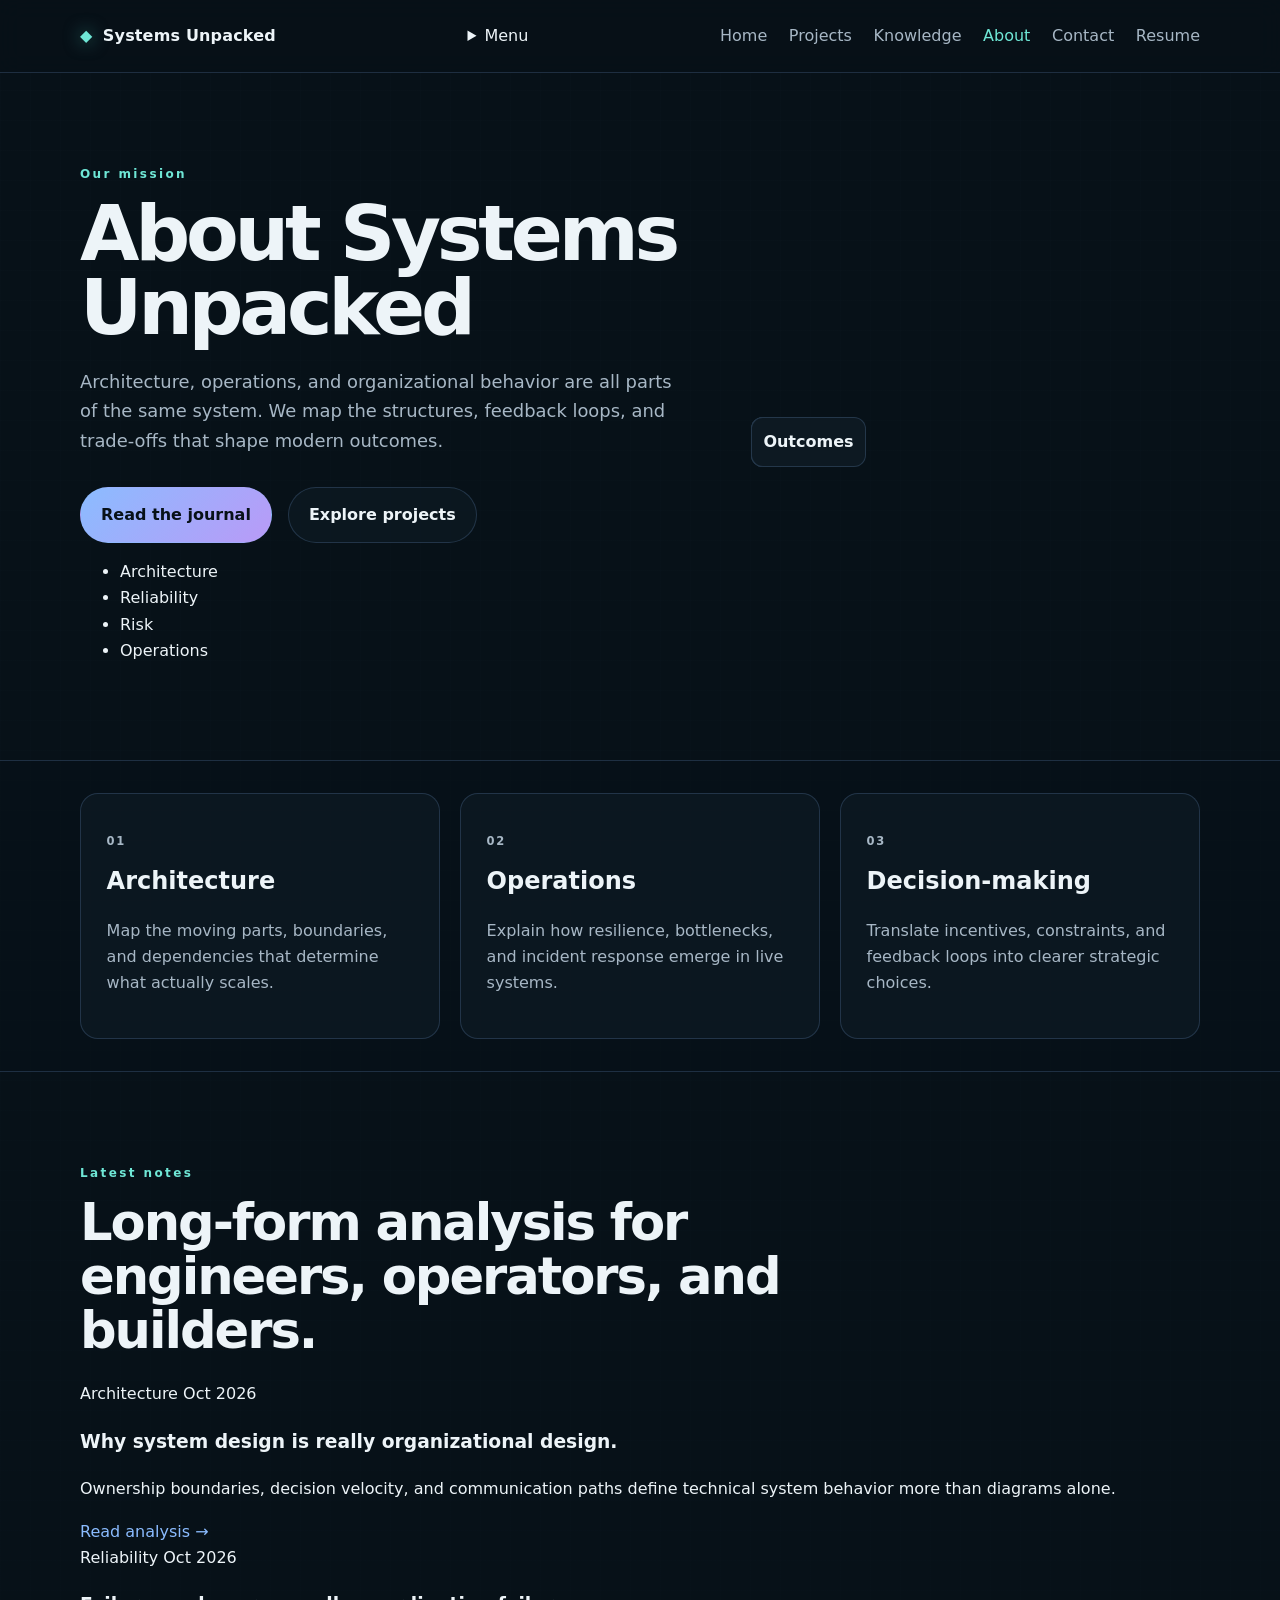
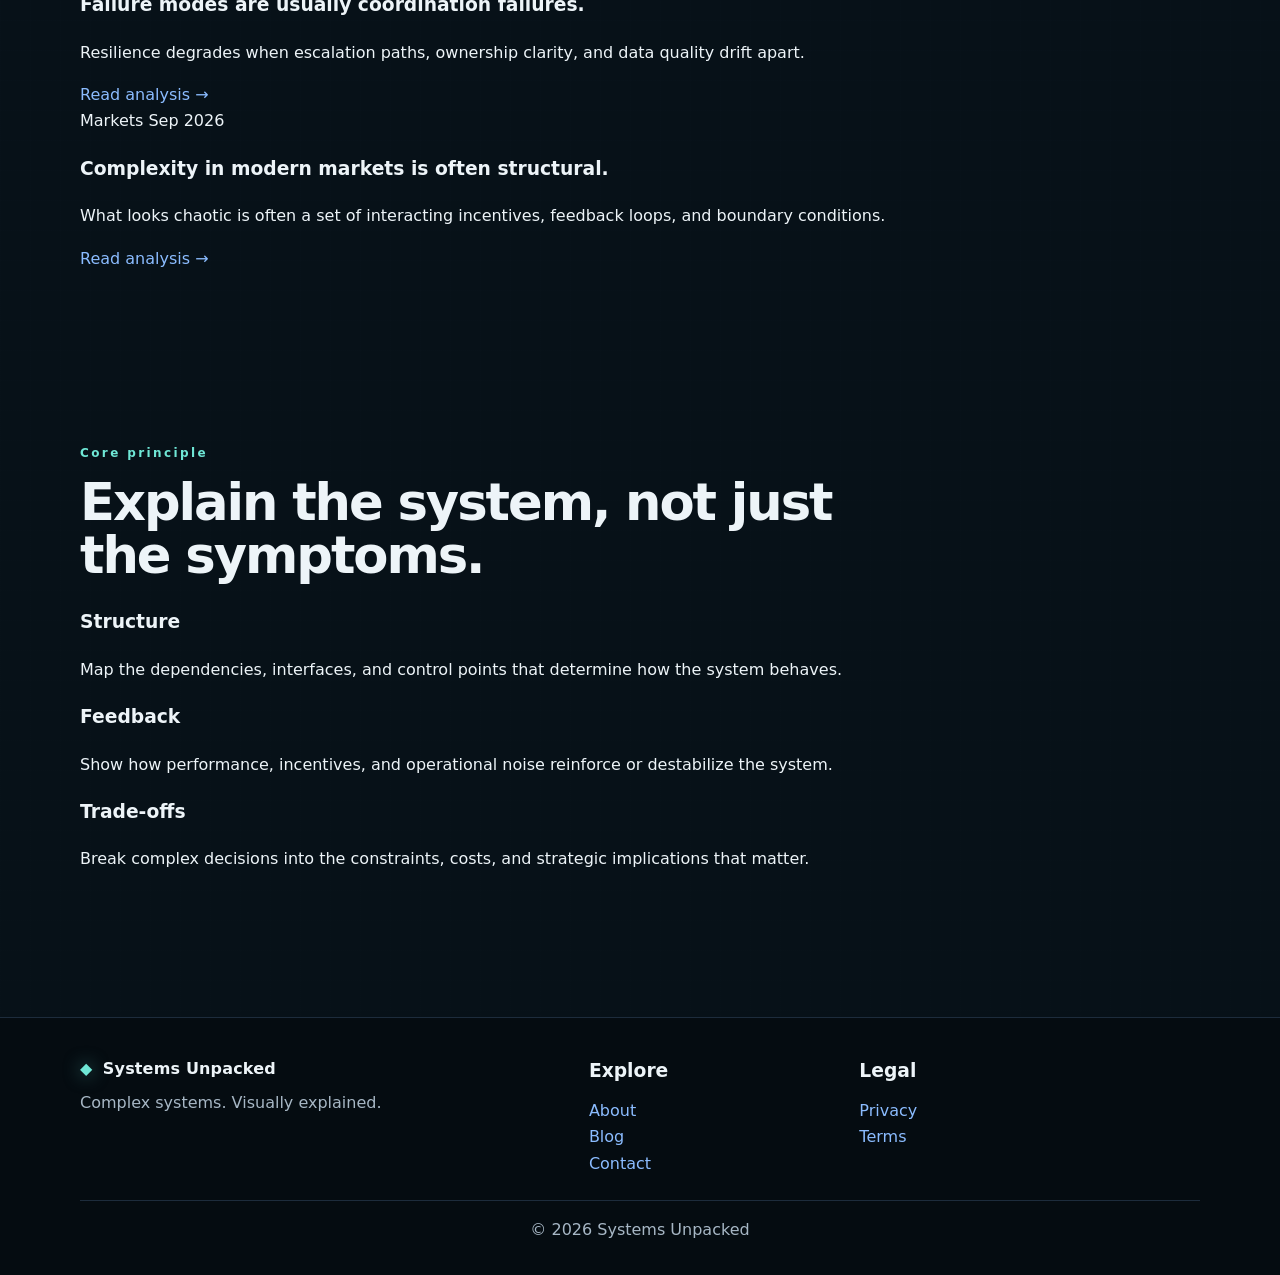
==== commit 06620216: "Standardize accessible site navigation on about/index.html" ====
--- a/about/index.html
+++ b/about/index.html
@@ -30,7 +30,7 @@
             <span class="brand-mark">◆</span>
             <span>Systems Unpacked</span>
           </a>
-          <div class="nav-links"><a href="/">Home</a><a href="/about/" class="active" aria-current="page">About</a><a href="/blog/">Blog</a><a href="/projects/">Projects</a><a href="/resume/">Resume</a><a href="/contact/">Contact</a><a href="/privacy/">Privacy</a></div>
+          <details class="mobile-navigation"><summary aria-label="Toggle site navigation">Menu</summary><div class="mobile-nav-links"><a href="/">Home</a><a href="/projects/">Projects</a><a href="/knowledge/">Knowledge</a><a href="/about/" class="active" aria-current="page">About</a><a href="/contact/">Contact</a><a href="/resume/">Resume</a><a href="/blog/">Articles</a><a href="/references/">References</a></div></details><div class="nav-links"><a href="/">Home</a><a href="/projects/">Projects</a><a href="/knowledge/">Knowledge</a><a href="/about/" class="active" aria-current="page">About</a><a href="/contact/">Contact</a><a href="/resume/">Resume</a></div>
         </nav>
       </header>
 
--- a/assets/styles.css
+++ b/assets/styles.css
@@ -70,3 +70,39 @@
 .nav-links a[aria-current="page"]{color:var(--mint)}
 .resume-qr-wrap img{background:#fff}
 @media(max-width:520px){.resume-preview{height:65vh}.resume-actions{flex-direction:column;align-items:stretch}.resume-actions .button{text-align:center}}
+
+/* CI/CD learning section */
+.cicd-panel{padding:clamp(1.25rem,3vw,2.5rem)}
+.cicd-panel #cicd-heading{margin:0;font-size:clamp(2rem,4vw,3rem);line-height:1.1}
+.cicd-overview{display:grid;grid-template-columns:minmax(0,1.1fr) minmax(0,1fr);gap:2rem;align-items:start;margin-top:2rem}
+.cicd-figure{display:block;width:100%;min-width:0;align-self:start;border:1px solid var(--line);border-radius:12px;overflow:hidden;background:#fcf9f2}
+.cicd-notes article+article{margin-top:1.4rem;padding-top:1.4rem;border-top:1px solid var(--line)}
+.cicd-notes h3,.cicd-workflow h3{margin:0 0 .5rem;font-size:1.1rem;line-height:1.35}
+.cicd-notes p{margin:0}
+.cicd-definitions{margin:.75rem 0 0}
+.cicd-definitions div+div{margin-top:.8rem}
+.cicd-definitions dt{color:var(--mint);font-weight:700;font-size:.9rem}
+.cicd-definitions dd{margin:.2rem 0 0;color:var(--muted)}
+.cicd-workflow{margin-top:2rem;padding-top:1.5rem;border-top:1px solid var(--line)}
+.cicd-workflow .cicd-flow{color:var(--mint);font-weight:700;line-height:1.8}
+.cicd-workflow ol{padding-left:1.3rem;margin-bottom:0}
+.cicd-workflow li+li{margin-top:.5rem}
+@media(max-width:800px){.cicd-overview{grid-template-columns:1fr;gap:1.5rem}}
+
+/* Portfolio-first homepage: scoped to avoid altering other pages */
+.homepage-hero h1{font-size:clamp(2.4rem,4.2vw,4.5rem);line-height:1.08;letter-spacing:-.045em;max-width:14ch;text-wrap:balance}
+.homepage-hero .lede{max-width:66ch}
+.homepage-byline{color:var(--muted);font-size:.95rem;line-height:1.6;margin:1.25rem 0 0}
+#featured-work .project-card a{display:inline-block;margin-top:1rem;font-weight:700}
+#featured-work .section-header p:last-child{max-width:68ch;color:var(--muted)}
+@media(max-width:760px){.homepage-hero h1{font-size:clamp(2.1rem,8vw,3.2rem);max-width:none}.homepage-hero{min-height:auto}}
+
+/* CI/CD SVG replacement: render the asset itself, not the previous background JPG */
+.cicd-figure .cicd-illustration{display:block;width:100%;height:auto;object-fit:contain;background:#fcf9f2}
+
+/* Engineering knowledge base */
+.knowledge-grid{display:grid;grid-template-columns:repeat(2,minmax(0,1fr));gap:1.25rem;margin-top:1.5rem}
+.knowledge-grid .content-panel{min-width:0;overflow-wrap:anywhere}
+.knowledge-grid pre{max-width:100%;overflow-x:auto;padding:1rem;border:1px solid var(--line);border-radius:10px;line-height:1.55;font-size:.83rem}
+.knowledge-grid code{overflow-wrap:anywhere}
+@media(max-width:800px){.knowledge-grid{grid-template-columns:1fr}}
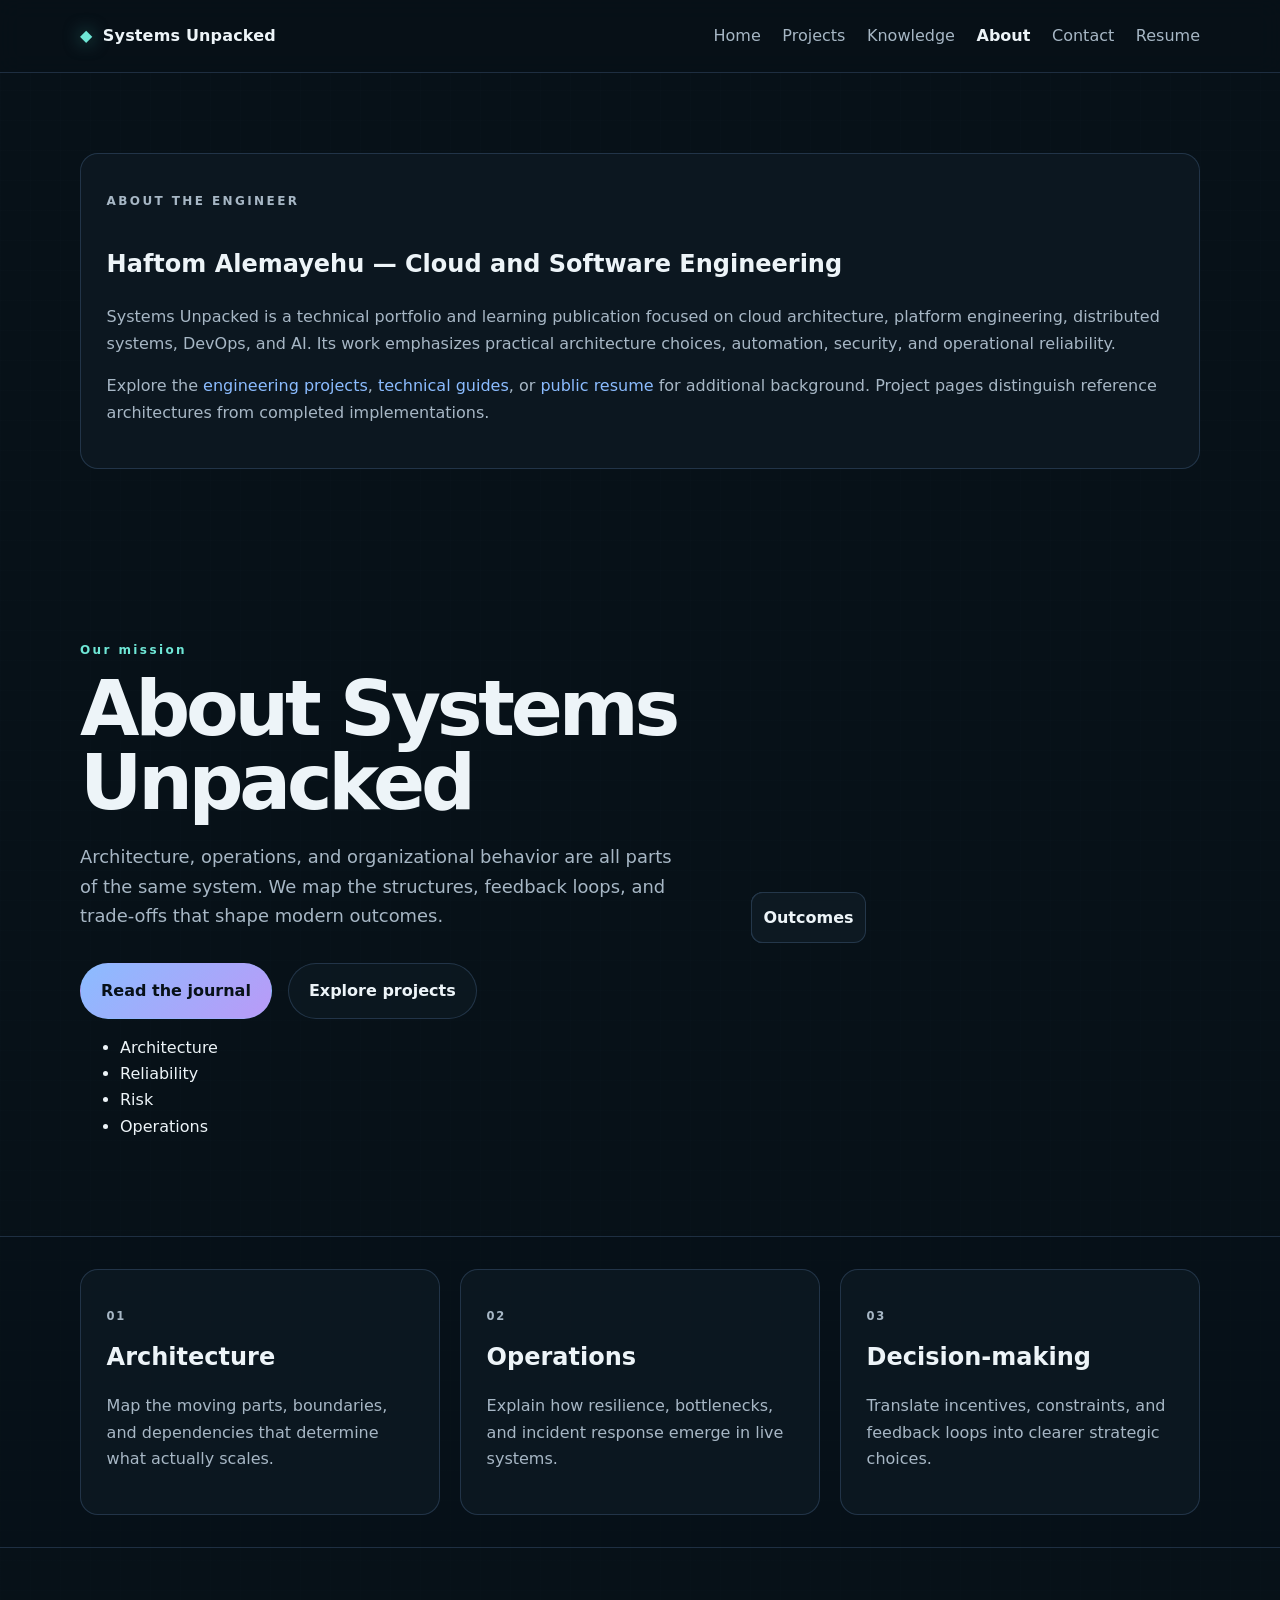
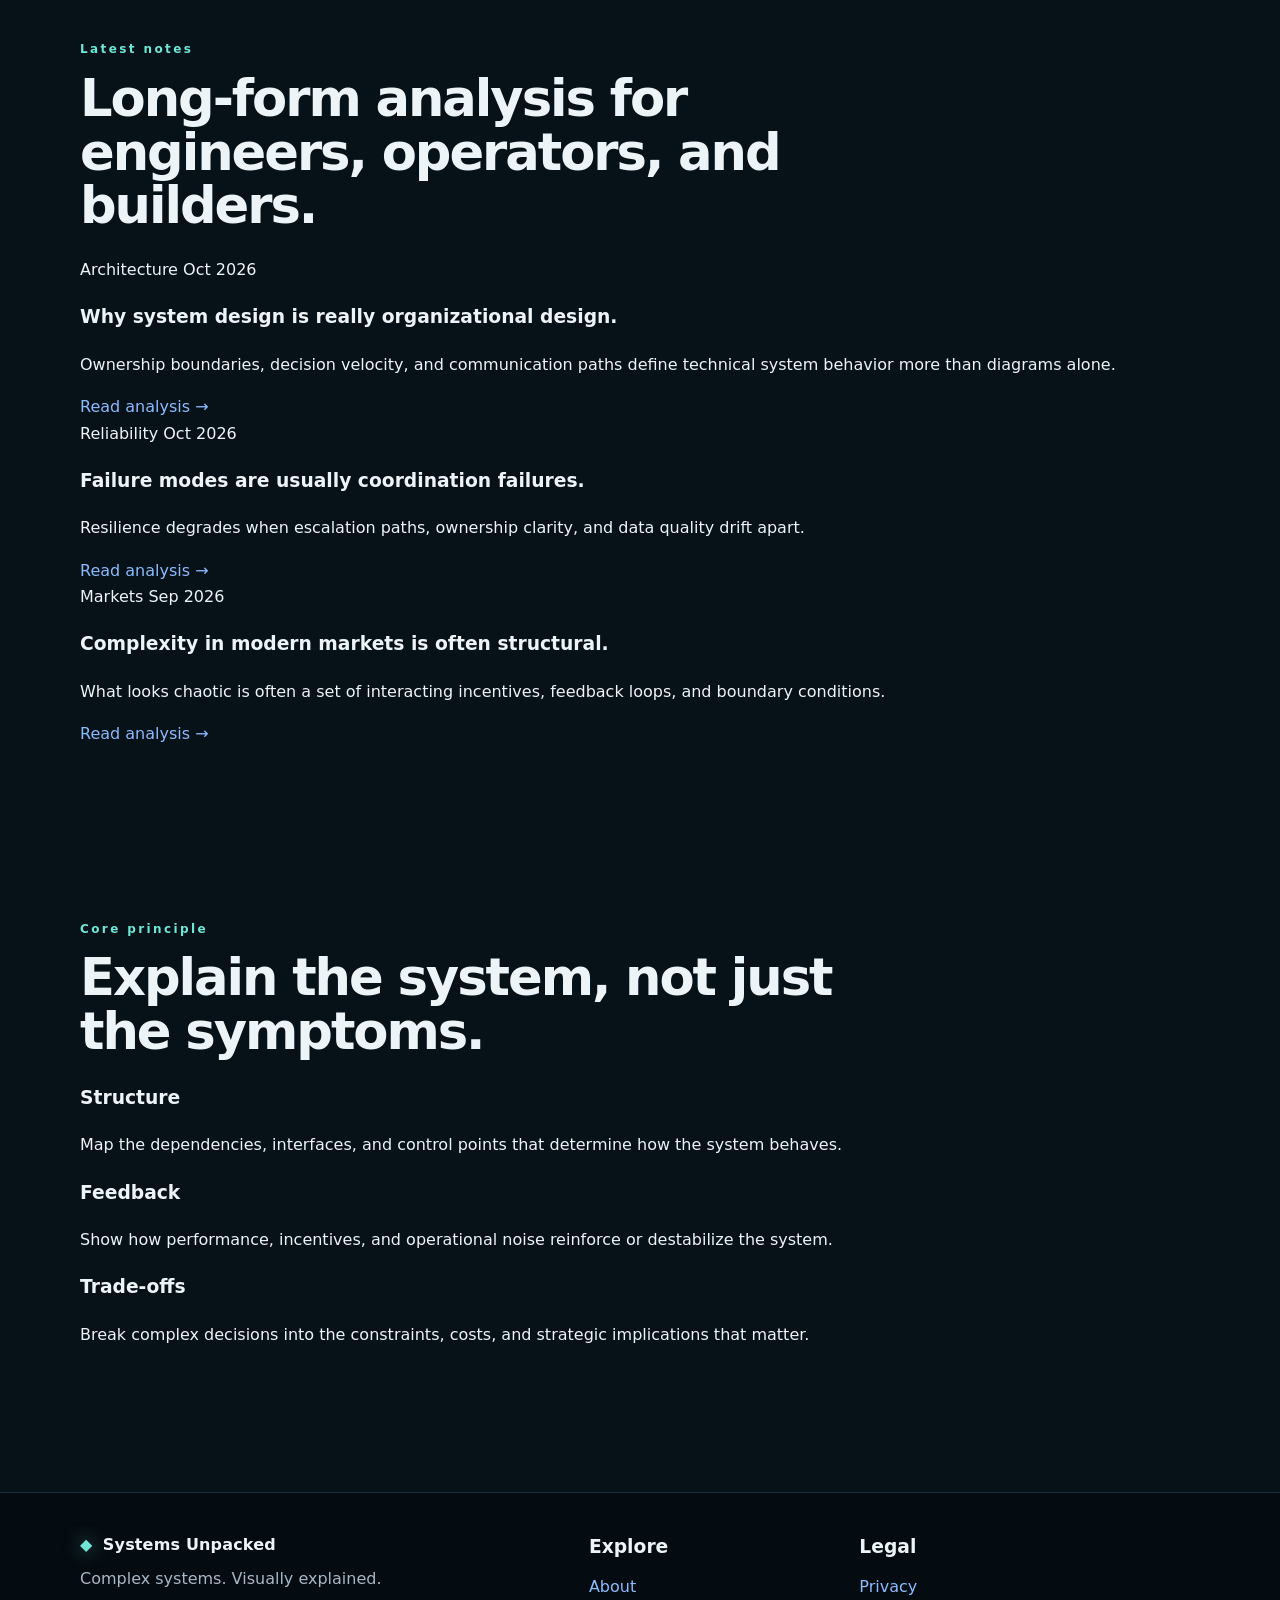
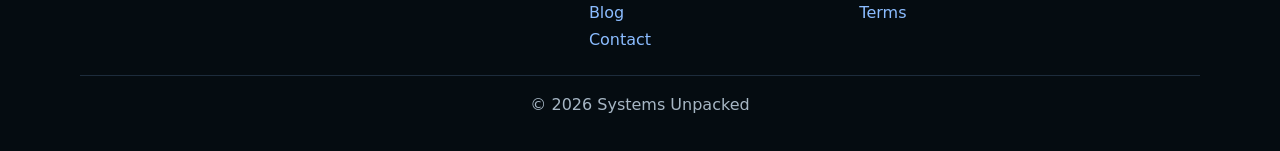
==== commit dcb02c6e: "Improve professional positioning on about/index.html" ====
--- a/about/index.html
+++ b/about/index.html
@@ -34,7 +34,7 @@
         </nav>
       </header>
 
-      <main>
+      <main><section class="section container" aria-labelledby="engineer-profile-heading"><div class="content-panel"><p class="eyebrow">ABOUT THE ENGINEER</p><h2 id="engineer-profile-heading">Haftom Alemayehu — Cloud and Software Engineering</h2><p>Systems Unpacked is a technical portfolio and learning publication focused on cloud architecture, platform engineering, distributed systems, DevOps, and AI. Its work emphasizes practical architecture choices, automation, security, and operational reliability.</p><p>Explore the <a href="/projects/">engineering projects</a>, <a href="/knowledge/">technical guides</a>, or <a href="/resume/">public resume</a> for additional background. Project pages distinguish reference architectures from completed implementations.</p></div></section>
         <section class="hero container">
           <div class="hero-copy">
             <p class="eyebrow">Our mission</p>
--- a/assets/styles.css
+++ b/assets/styles.css
@@ -106,3 +106,6 @@
 .knowledge-grid pre{max-width:100%;overflow-x:auto;padding:1rem;border:1px solid var(--line);border-radius:10px;line-height:1.55;font-size:.83rem}
 .knowledge-grid code{overflow-wrap:anywhere}
 @media(max-width:800px){.knowledge-grid{grid-template-columns:1fr}}
+
+/* Modernization: shared responsive navigation */
+.mobile-navigation{display:none;position:relative}.mobile-navigation summary{cursor:pointer;color:var(--text);padding:.65rem 1rem;border:1px solid var(--line);border-radius:.7rem;list-style:none}.mobile-navigation summary::-webkit-details-marker{display:none}.mobile-navigation summary:focus-visible,.mobile-nav-links a:focus-visible{outline:3px solid var(--mint);outline-offset:3px}.mobile-nav-links{position:absolute;right:0;top:calc(100% + .5rem);width:min(290px,calc(100vw - 2rem));padding:.65rem;background:#0d1922;border:1px solid var(--line);border-radius:12px;box-shadow:0 12px 30px rgba(0,0,0,.4);display:flex;flex-direction:column;z-index:30}.mobile-nav-links a{display:block;padding:.55rem .8rem;border-radius:8px}.mobile-nav-links a[aria-current="page"]{color:var(--mint);font-weight:800}.nav-links a[aria-current="page"]{color:var(--text);font-weight:800}@media(max-width:950px){.nav .nav-links{display:none}.mobile-navigation{display:block}}
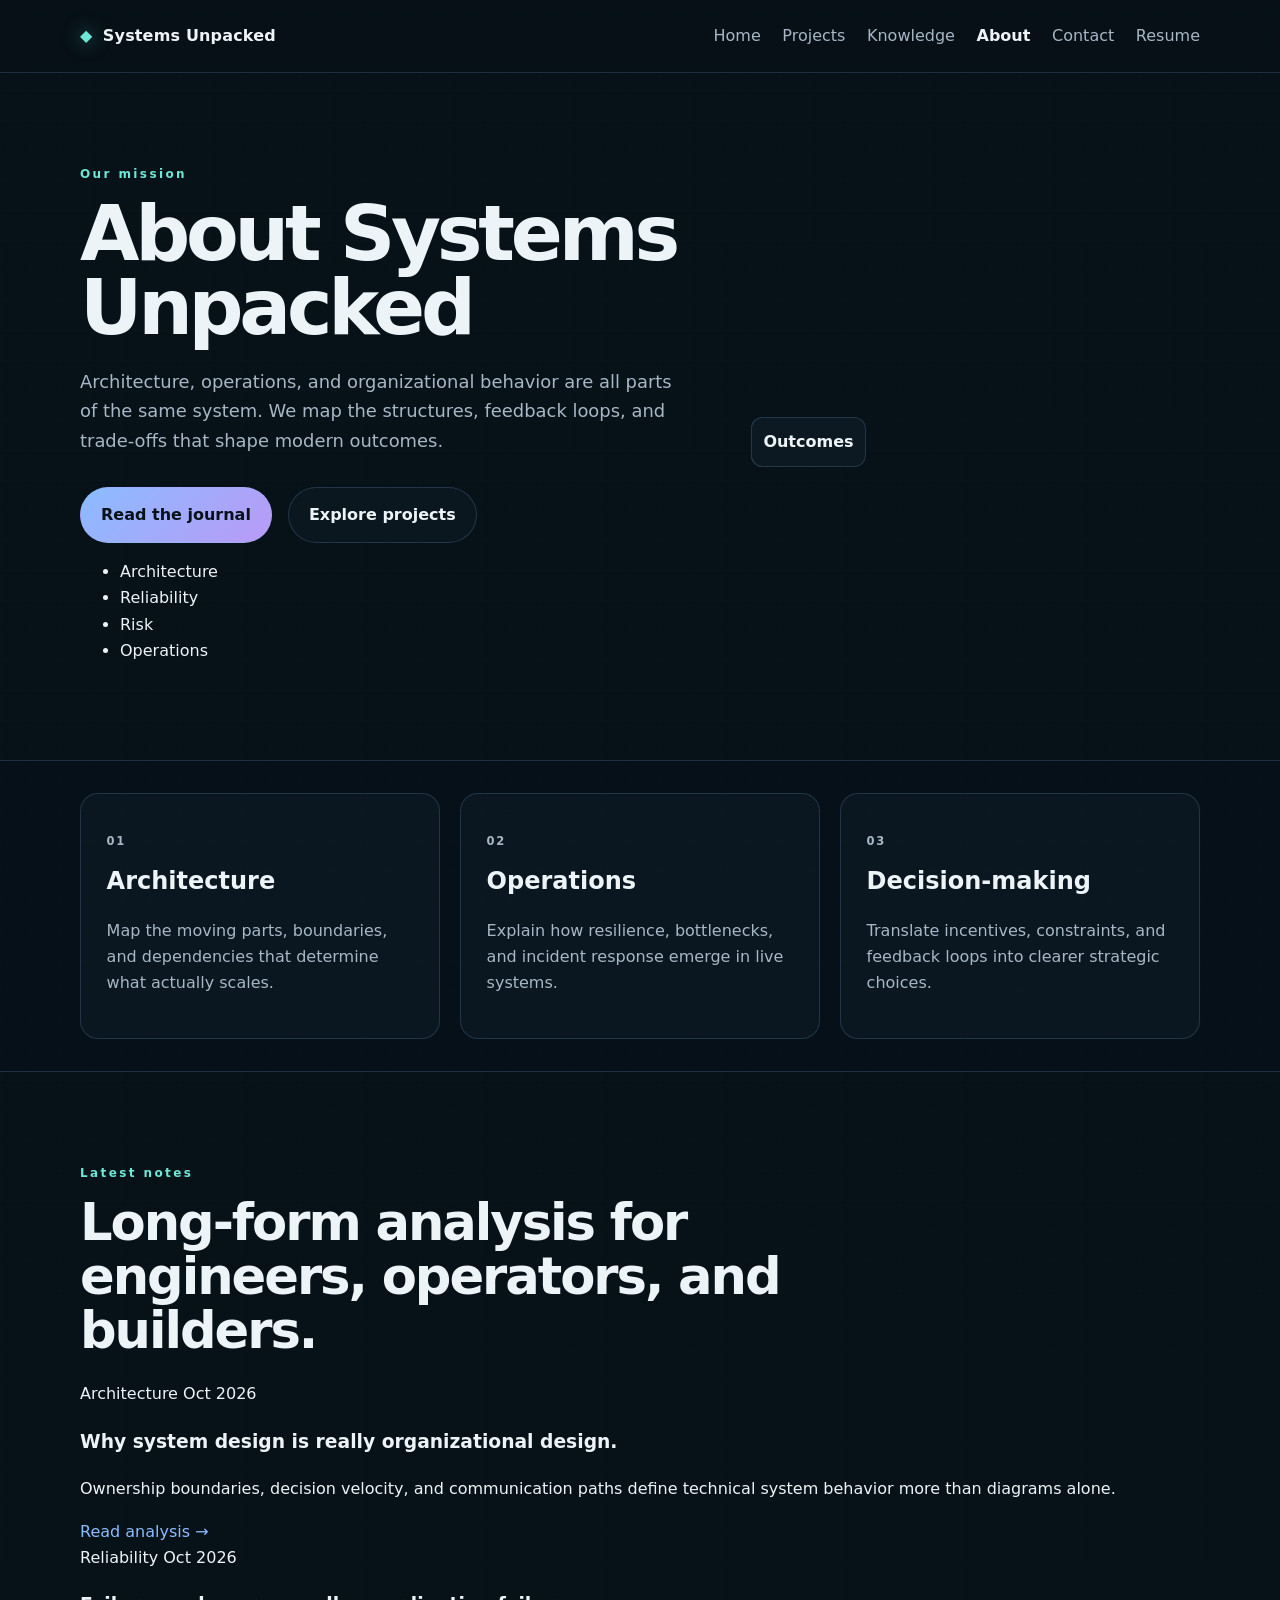
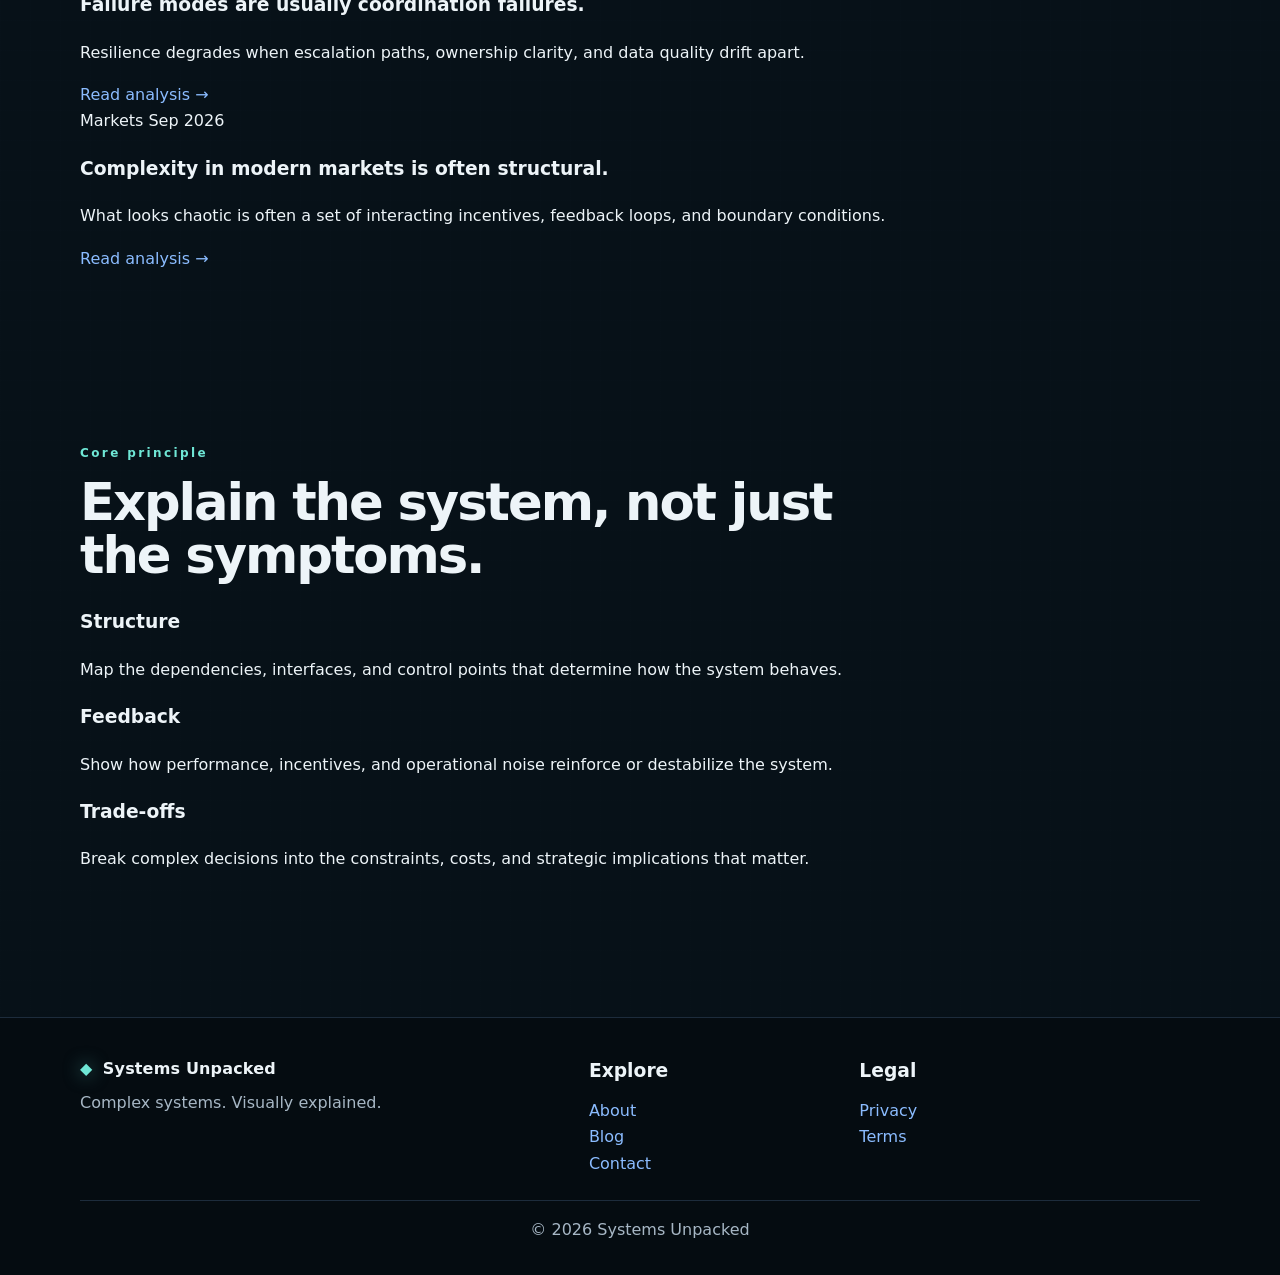
==== commit 3498b3b6: "Merge pull request #16 from haftomalemayehu/modernize/01-navigation Modernization 1/5: consistent na" ====
--- a/about/index.html
+++ b/about/index.html
@@ -34,7 +34,7 @@
         </nav>
       </header>
 
-      <main><section class="section container" aria-labelledby="engineer-profile-heading"><div class="content-panel"><p class="eyebrow">ABOUT THE ENGINEER</p><h2 id="engineer-profile-heading">Haftom Alemayehu — Cloud and Software Engineering</h2><p>Systems Unpacked is a technical portfolio and learning publication focused on cloud architecture, platform engineering, distributed systems, DevOps, and AI. Its work emphasizes practical architecture choices, automation, security, and operational reliability.</p><p>Explore the <a href="/projects/">engineering projects</a>, <a href="/knowledge/">technical guides</a>, or <a href="/resume/">public resume</a> for additional background. Project pages distinguish reference architectures from completed implementations.</p></div></section>
+      <main>
         <section class="hero container">
           <div class="hero-copy">
             <p class="eyebrow">Our mission</p>
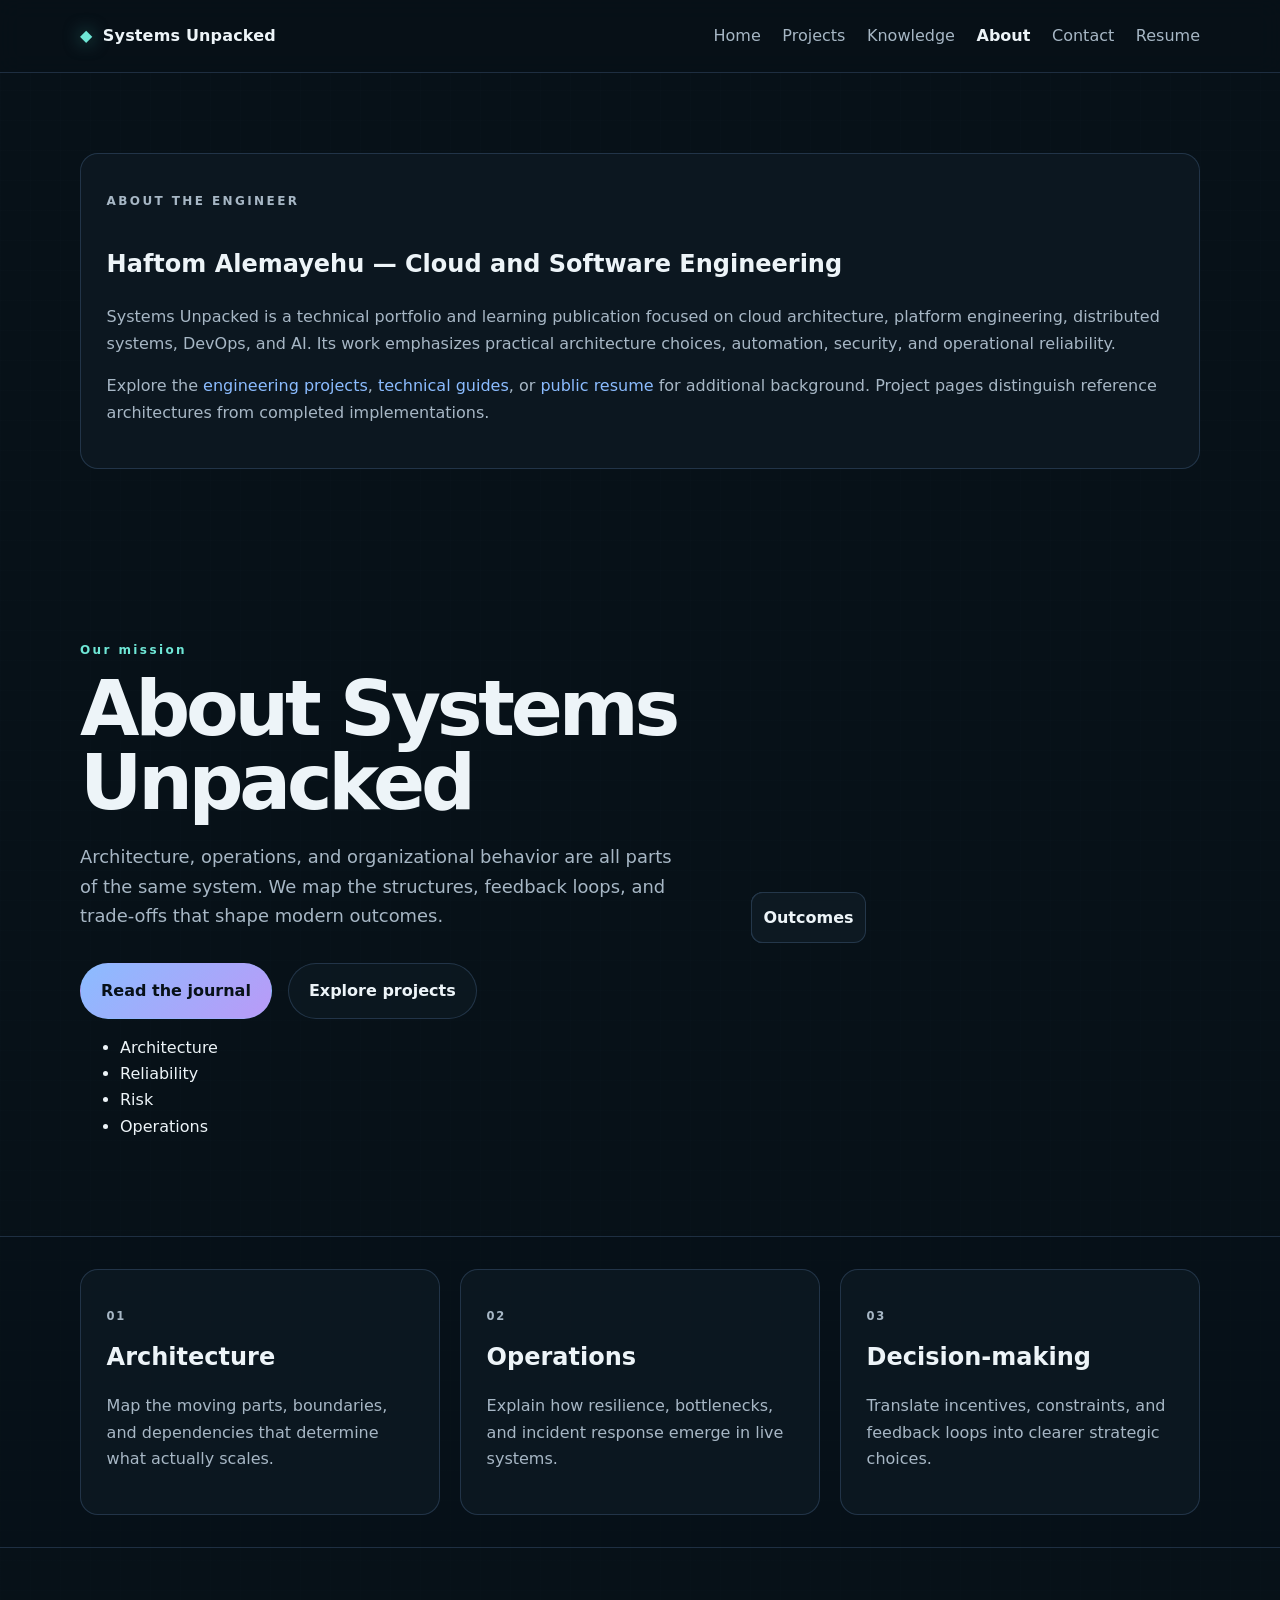
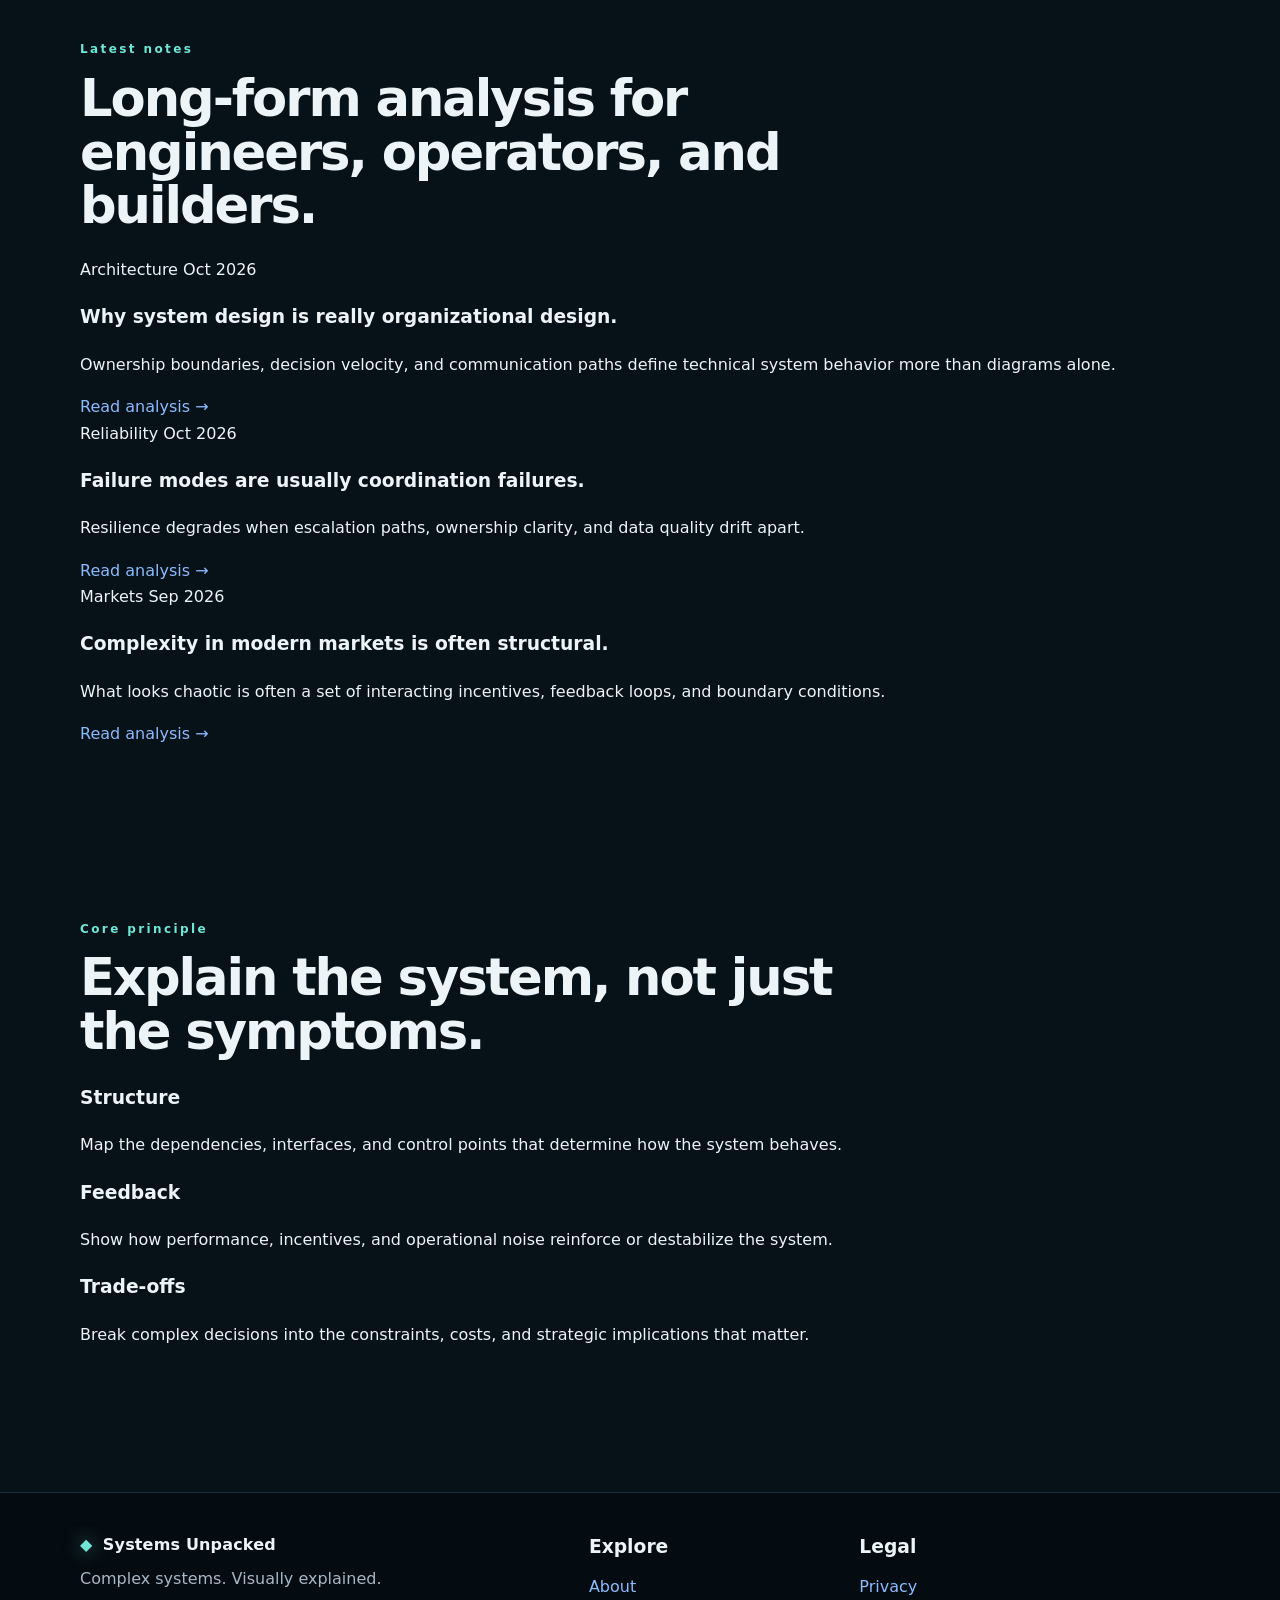
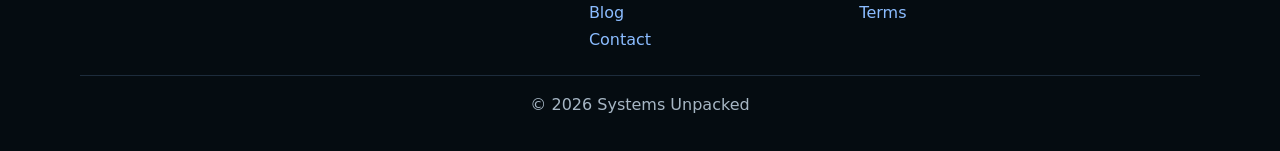
==== commit 229d65a3: "Merge pull request #17 from haftomalemayehu/modernize/02-professional-profile Modernization 2/5: str" ====
--- a/about/index.html
+++ b/about/index.html
@@ -34,7 +34,7 @@
         </nav>
       </header>
 
-      <main>
+      <main><section class="section container" aria-labelledby="engineer-profile-heading"><div class="content-panel"><p class="eyebrow">ABOUT THE ENGINEER</p><h2 id="engineer-profile-heading">Haftom Alemayehu — Cloud and Software Engineering</h2><p>Systems Unpacked is a technical portfolio and learning publication focused on cloud architecture, platform engineering, distributed systems, DevOps, and AI. Its work emphasizes practical architecture choices, automation, security, and operational reliability.</p><p>Explore the <a href="/projects/">engineering projects</a>, <a href="/knowledge/">technical guides</a>, or <a href="/resume/">public resume</a> for additional background. Project pages distinguish reference architectures from completed implementations.</p></div></section>
         <section class="hero container">
           <div class="hero-copy">
             <p class="eyebrow">Our mission</p>
